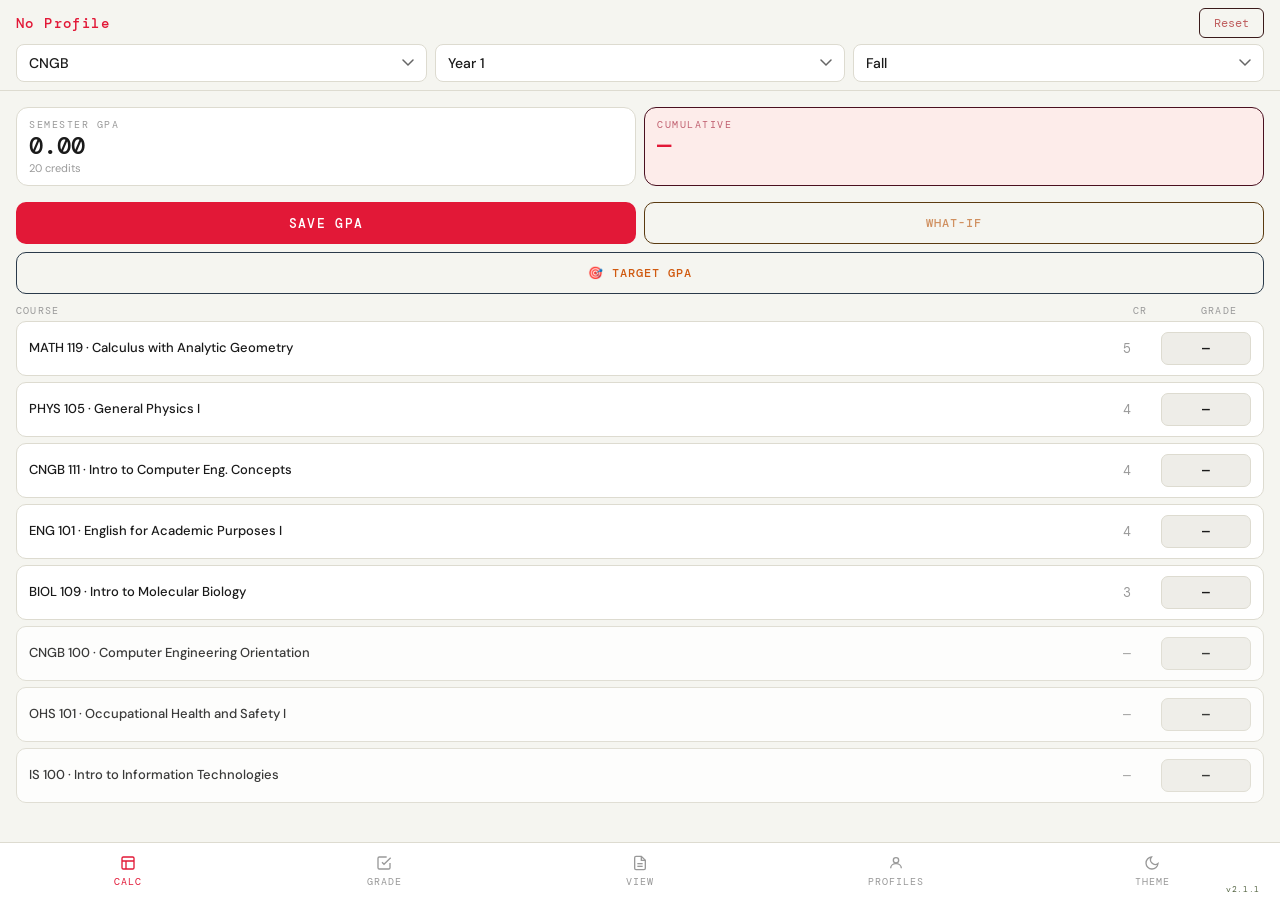
==== index.html @ c793ab65 "Final touches for now" ====
<!DOCTYPE html>
<html lang="en">
<head>
    <meta charset="UTF-8"/>
    <meta name="viewport" content="width=device-width, initial-scale=1.0, maximum-scale=1.0, user-scalable=no"/>
    <meta name="mobile-web-app-capable" content="yes"/>
    <meta name="apple-mobile-web-app-capable" content="yes"/>
    <title>GPA Calculator</title>
    <link rel="stylesheet" href="style.css">
    <link rel="stylesheet" href="gr_style.css">
</head>
<body>

<!-- CALC -->
<div class="screen active" id="calcScreen">
    <div class="header">
        <div class="header-top">
            <div class="header-profile" id="activeProfileName">No Profile</div>
            <button style="background:none;border:1px solid #3a1a1a;color:#c06060;border-radius:6px;padding:6px 14px;font-family:'DM Mono',monospace;font-size:12px;cursor:pointer;" onclick="confirmReset()">Reset</button>
        </div>
        <div class="selectors">
            <select id="deptSel" onchange="onDeptChange()">
                <option value="CNGB">CNGB</option>
                <option value="IENG">IENG</option>
                <option value="FE">FE</option>
            </select>
            <select id="yearSel" onchange="onYearChange()">
                <option>Year 1</option><option>Year 2</option><option>Year 3</option><option>Year 4</option>
            </select>
            <select id="semSel" onchange="switchSemester()">
                <option>Fall</option><option>Spring</option>
            </select>
        </div>
    </div>
    <div class="swipe-hint"><span id="swipeDots"></span></div>
    <div class="scroll-area" id="calcScrollArea">
        <div class="banners">
            <div class="banner">
                <div class="banner-label">Semester GPA</div>
                <div class="banner-gpa" id="semGpa">—</div>
                <div class="banner-sub" id="semCredits"></div>
            </div>
            <div class="banner cum" id="cumBanner">
                <div class="banner-label" id="cumLabel">Cumulative</div>
                <div class="banner-gpa" id="cumGpa">—</div>
                <div class="banner-sub" id="cumSubs"></div>
                <div id="honorBadge" style="display:none;" class="honor-badge"></div>
            </div>
        </div>
        <div class="history-wrap" id="historyWrap"></div>
        <div class="whatif-bar" id="whatifBar">
            <div>
                <div class="whatif-label">What-If GPA</div>
                <div class="whatif-gpa" id="whatifGpa">—</div>
                <div class="whatif-delta" id="whatifDelta"></div>
            </div>
            <button style="background:none;border:1px solid #3a3a6e;color:#9090d0;border-radius:8px;padding:6px 12px;font-family:'DM Mono',monospace;font-size:11px;cursor:pointer;" onclick="resetWhatIf()">Reset</button>
        </div>
        <div class="btn-row">
            <button class="save-btn" onclick="saveSemester()">Save GPA</button>
            <button class="whatif-btn" id="whatifToggle" onclick="toggleWhatIf()">What-If</button>
            <button class="whatif-btn" style="grid-column:1/-1;border-color:#2a3a4a;color:var(--accent2);" onclick="openTargetModal()">🎯 Target GPA</button>
        </div>
        <div class="col-header"><span>Course</span><span>Cr</span><span>Grade</span></div>
        <div class="course-list" id="courseList"></div>
    </div>
</div>

<!-- GRADE -->
<div class="screen" id="gradeScreen">
    <div style="flex:1;overflow-y:auto;-webkit-overflow-scrolling:touch;" id="gradeScreenScroll">
    </div>
</div>

<!-- PROFILES -->
<div class="screen" id="profileScreen">
    <div style="flex:1;overflow-y:auto;-webkit-overflow-scrolling:touch;">
        <div class="profile-screen">
            <div style="display:flex;justify-content:space-between;align-items:baseline;margin-bottom:20px;">
                <span style="font-family:'DM Mono',monospace;font-size:13px;letter-spacing:0.2em;text-transform:uppercase;color:var(--accent);font-weight:500;">GPA CALC</span>
                <span style="font-family:'DM Mono',monospace;font-size:11px;letter-spacing:0.15em;text-transform:uppercase;color:var(--muted);">CNGB · IENG · FE</span>
            </div>
            <div class="active-profile-bar">
                <div>
                    <div class="ap-label">Active Profile</div>
                    <div class="ap-name" id="activeProfileBarName">None</div>
                </div>
            </div>
            <button class="new-profile-btn" onclick="openNewProfileModal()">+ New Profile</button>
            <div class="profiles-label">Filter by Department</div>
            <div class="dept-tabs">
                <div class="dept-tab active" id="filterTab_ALL" onclick="setProfileFilter('ALL')">All</div>
                <div class="dept-tab" id="filterTab_CNGB" onclick="setProfileFilter('CNGB')">CNGB</div>
                <div class="dept-tab" id="filterTab_IENG" onclick="setProfileFilter('IENG')">IENG</div>
                <div class="dept-tab" id="filterTab_FE" onclick="setProfileFilter('FE')">FE</div>
            </div>
            <div class="profiles-label">Saved Profiles</div>
            <div class="profile-list" id="profileList"></div>
        </div>
    </div>
</div>

<!-- TRANSCRIPT -->
<div class="screen" id="transcriptScreen">
    <div style="flex:1;overflow-y:auto;-webkit-overflow-scrolling:touch;">
        <div class="transcript-wrap" id="transcriptWrap"></div>
    </div>
</div>

<!-- NAV -->
<div class="nav-bar">
    <button class="nav-btn active" id="navCalc" onclick="showScreen('calc')">
        <svg viewBox="0 0 24 24" fill="none" stroke="currentColor" stroke-width="2"><rect x="3" y="3" width="18" height="18" rx="2"/><path d="M3 9h18M9 21V9"/></svg>
        Calc
    </button>
    <button class="nav-btn" id="navGrade" onclick="showScreen('grade')">
        <svg viewBox="0 0 24 24" fill="none" stroke="currentColor" stroke-width="2"><path d="M9 11l3 3L22 4"/><path d="M21 12v7a2 2 0 01-2 2H5a2 2 0 01-2-2V5a2 2 0 012-2h11"/></svg>
        Grade
    </button>
    <button class="nav-btn" id="navTranscript" onclick="showScreen('transcript')">
        <svg viewBox="0 0 24 24" fill="none" stroke="currentColor" stroke-width="2"><path d="M14 2H6a2 2 0 00-2 2v16a2 2 0 002 2h12a2 2 0 002-2V8z"/><polyline points="14 2 14 8 20 8"/><line x1="16" y1="13" x2="8" y2="13"/><line x1="16" y1="17" x2="8" y2="17"/></svg>
        View
    </button>
    <button class="nav-btn" id="navProfiles" onclick="showScreen('profiles')">
        <svg viewBox="0 0 24 24" fill="none" stroke="currentColor" stroke-width="2"><circle cx="12" cy="8" r="4"/><path d="M4 20c0-4 3.6-7 8-7s8 3 8 7"/></svg>
        Profiles
    </button>
    <button class="nav-btn" onclick="toggleTheme()">
        <svg id="themeIcon" viewBox="0 0 24 24" fill="none" stroke="currentColor" stroke-width="2"><circle cx="12" cy="12" r="5"/><line x1="12" y1="1" x2="12" y2="3"/><line x1="12" y1="21" x2="12" y2="23"/><line x1="4.22" y1="4.22" x2="5.64" y2="5.64"/><line x1="18.36" y1="18.36" x2="19.78" y2="19.78"/><line x1="1" y1="12" x2="3" y2="12"/><line x1="21" y1="12" x2="23" y2="12"/><line x1="4.22" y1="19.78" x2="5.64" y2="18.36"/><line x1="18.36" y1="5.64" x2="19.78" y2="4.22"/></svg>
        Theme
    </button>
    <div style="position:absolute;bottom:6px;right:20px;font-family:'DM Mono',monospace;font-size:8px;color:#556644;letter-spacing:0.08em;pointer-events:none;">v2.1.1</div>
</div>

<!-- MODALS -->
<div class="modal-overlay" id="newProfileModal">
    <div class="modal">
        <h2>New Profile</h2>
        <p>Choose department and enter a name</p>
        <div class="modal-dept-row">
            <button class="modal-dept-btn active" id="mdept_CNGB" onclick="selectModalDept('CNGB')">CNGB</button>
            <button class="modal-dept-btn" id="mdept_IENG" onclick="selectModalDept('IENG')">IENG</button>
            <button class="modal-dept-btn" id="mdept_FE" onclick="selectModalDept('FE')">FE</button>
        </div>
        <input type="text" id="profileNameInput" placeholder="e.g. Nihad - 2025" maxlength="30" onkeydown="if(event.key==='Enter') confirmNewProfile()"/>
        <div class="modal-btns">
            <button class="modal-cancel" onclick="closeNewProfileModal()">Cancel</button>
            <button class="modal-confirm" onclick="confirmNewProfile()">Create</button>
        </div>
    </div>
</div>

<div class="modal-overlay" id="deleteModal">
    <div class="modal">
        <h2>Delete Profile</h2>
        <p id="deleteModalText">Are you sure?</p>
        <div class="modal-btns">
            <button class="modal-cancel" onclick="closeDeleteModal()">Cancel</button>
            <button class="modal-confirm" style="background:#c06060;" onclick="confirmDelete()">Delete</button>
        </div>
    </div>
</div>

<div class="modal-overlay" id="resetModal">
    <div class="modal">
        <h2>Reset Profile</h2>
        <p>Clear all grades and saved GPA history for this profile? This cannot be undone.</p>
        <div class="modal-btns">
            <button class="modal-cancel" onclick="closeResetModal()">Cancel</button>
            <button class="modal-confirm" style="background:#c06060;" onclick="doReset()">Reset</button>
        </div>
    </div>
</div>

<div class="modal-overlay" id="renameModal">
    <div class="modal">
        <h2>Rename Profile</h2>
        <p>Enter a new name for this profile</p>
        <input type="text" id="renameInput" placeholder="New name" maxlength="30" onkeydown="if(event.key==='Enter') confirmRename()"/>
        <div class="modal-btns">
            <button class="modal-cancel" onclick="closeRenameModal()">Cancel</button>
            <button class="modal-confirm" onclick="confirmRename()">Rename</button>
        </div>
    </div>
</div>

<div class="modal-overlay" id="targetModal">
    <div class="modal">
        <h2>Target GPA</h2>
        <p id="targetModalDesc">What cumulative GPA do you want to achieve?</p>
        <input type="number" id="targetInput" placeholder="e.g. 3.50" min="0" max="4" step="0.01" onkeydown="if(event.key==='Enter') calcTarget()" style="margin-bottom:10px;"/>
        <div id="targetResult" style="min-height:48px;font-family:'DM Mono',monospace;font-size:13px;line-height:1.7;margin-bottom:14px;"></div>
        <div class="modal-btns">
            <button class="modal-cancel" onclick="closeTargetModal()">Close</button>
            <button class="modal-confirm" onclick="calcTarget()">Calculate</button>
        </div>
    </div>
</div>

<!-- TOAST -->
<div class="toast" id="toast">
    <div class="toast-inner">
        <span class="toast-msg" id="toastMsg"></span>
        <button class="toast-undo" id="toastUndo" style="display:none" onclick="undoDelete()">Undo</button>
    </div>
    <div class="toast-progress"><div class="toast-progress-bar" id="toastBar"></div></div>
</div>

<!-- IMAGE OVERLAY with fixed Share button -->
<div id="imgOverlay" style="display:none;position:fixed;inset:0;background:#000;z-index:500;flex-direction:column;align-items:center;justify-content:flex-start;overflow-y:auto;">
    <div style="width:100%;display:flex;align-items:center;justify-content:space-between;padding:12px 16px;background:rgba(0,0,0,0.85);position:sticky;top:0;z-index:1;">
        <button onclick="closeImgOverlay()" style="background:none;border:none;color:#f0f0f0;font-family:'DM Mono',monospace;font-size:13px;cursor:pointer;padding:4px 0;">← Back</button>
        <span style="font-family:'DM Mono',monospace;font-size:11px;color:#666;letter-spacing:0.1em;">LONG-PRESS → SAVE</span>
        <div style="display:flex;gap:8px;">
            <button onclick="shareImage()" style="background:none;border:1px solid #c8f060;color:#c8f060;border-radius:6px;padding:5px 12px;font-family:'DM Mono',monospace;font-size:11px;cursor:pointer;">Share</button>
            <button onclick="downloadImg()" style="background:none;border:1px solid #c8f060;color:#c8f060;border-radius:6px;padding:5px 12px;font-family:'DM Mono',monospace;font-size:11px;cursor:pointer;">Save</button>
        </div>
    </div>
    <img id="overlayImg" src="" alt="GPA Transcript" style="display:block;width:100%;height:auto;"/>
</div>

<script src="gr_storage.js" defer></script>
<script src="gr_calc.js" defer></script>
<script src="data.js" defer></script>
<script src="storage.js" defer></script>
<script src="calc.js" defer></script>
<script src="ui.js" defer></script>
<script src="app.js" defer></script>
<link  rel="stylesheet" href="gr_needed.css">
<script src="gr_needed.js" defer></script>
<script src="gr_scale_templates.js" defer></script>
<link  rel="stylesheet" href="gr_export_import.css">
<script src="gr_export_import.js" defer></script>
<link  rel="stylesheet" href="gpa_export_import.css">
<script src="gpa_export_import.js" defer></script>
</body>
</html>
---- style.css ----
@import url('https://fonts.googleapis.com/css2?family=DM+Mono:wght@400;500&family=DM+Sans:wght@300;400;500;600&display=swap');

:root {
  --bg:#0d0d0d; --surface:#181818; --surface2:#202020;
  --border:#303030; --accent:#e21837; --accent2:#f07830;
  --text:#f0f0f0; --muted:#666; --elective:#1c1c1e; --saved:#2a0f14;
  --danger:#e21837; --toast-bg:#202020;
  --sub:#a0a0a0;
  --card:#202020;
}
body.light {
  --bg:#f5f5f0; --surface:#ffffff; --surface2:#eeede8;
  --border:#dddbd0; --accent:#e21837; --accent2:#d05a10;
  --text:#1a1a1a; --muted:#999; --elective:#f0f0fa; --saved:#fdecea;
  --danger:#c01020; --toast-bg:#ffffff;
  --sub:#555555;
  --card:#ffffff;
}

* { box-sizing:border-box; margin:0; padding:0; -webkit-tap-highlight-color:transparent; }
body { background:var(--bg); color:var(--text); font-family:'DM Sans',sans-serif; min-height:100dvh; overscroll-behavior:none; }

.screen { display:none; flex-direction:column; height:calc(100dvh - 58px); overflow:hidden; }
.screen.active { display:flex; }

.profile-screen { padding:24px 20px; }
.active-profile-bar { background:var(--surface); border:1px solid var(--accent); border-radius:12px; padding:14px 16px; margin-bottom:20px; display:flex; align-items:center; justify-content:space-between; }
.active-profile-bar .ap-label { font-size:10px; font-family:'DM Mono',monospace; letter-spacing:0.15em; color:var(--muted); text-transform:uppercase; }
.active-profile-bar .ap-name  { font-size:16px; font-weight:600; color:var(--accent); margin-top:2px; }

.new-profile-btn { width:100%; background:var(--accent); color:#ffffff; border:none; border-radius:10px; padding:14px; font-family:'DM Mono',monospace; font-size:13px; letter-spacing:0.1em; font-weight:500; cursor:pointer; text-transform:uppercase; margin-bottom:20px; }
.profiles-label { font-size:10px; font-family:'DM Mono',monospace; letter-spacing:0.15em; text-transform:uppercase; color:var(--muted); margin-bottom:10px; }
.profile-list { display:flex; flex-direction:column; gap:8px; }

/* dept tabs in profile screen */
.dept-tabs { display:grid; grid-template-columns:1fr 1fr 1fr; gap:6px; margin-bottom:16px; }
.dept-tab { background:var(--surface2); border:1px solid var(--border); border-radius:8px; padding:10px 4px; font-family:'DM Mono',monospace; font-size:12px; color:var(--muted); cursor:pointer; text-align:center; transition:all 0.15s; }
.dept-tab.active { background:var(--saved); border-color:var(--accent); color:var(--accent); }

.profile-card { background:var(--surface); border:1px solid var(--border); border-radius:12px; padding:14px 16px; display:flex; align-items:center; justify-content:space-between; cursor:pointer; transition:border-color 0.15s; }
.profile-card:active { border-color:var(--accent); }
.profile-card.is-active { border-color:#6a1020; background:var(--saved); }
.pc-info .pc-name { font-size:15px; font-weight:600; color:var(--text); }
.pc-info .pc-meta { font-size:11px; color:var(--muted); margin-top:2px; font-family:'DM Mono',monospace; }
.pc-actions { display:flex; gap:8px; }
.pc-btn { background:none; border:1px solid var(--border); border-radius:6px; padding:5px 10px; font-size:11px; font-family:'DM Mono',monospace; color:var(--muted); cursor:pointer; }
.pc-btn.load { color:var(--accent2); border-color:#3a2010; }
.pc-btn.del  { color:#e05050; border-color:#3a1a1a; }

.dept-badge { display:inline-block; font-size:9px; font-family:'DM Mono',monospace; letter-spacing:0.12em; text-transform:uppercase; padding:2px 7px; border-radius:4px; background:#2a1a0a; color:var(--accent2); margin-left:6px; vertical-align:middle; }

.nav-bar { display:flex; position:fixed; bottom:0; left:0; right:0; background:var(--surface); border-top:1px solid var(--border); height:58px; z-index:50; }
.nav-btn { flex:1; padding:12px 8px; background:none; border:none; color:var(--muted); font-family:'DM Mono',monospace; font-size:10px; letter-spacing:0.1em; text-transform:uppercase; cursor:pointer; display:flex; flex-direction:column; align-items:center; gap:4px; transition:color 0.15s; }
.nav-btn svg { width:20px; height:20px; }
.nav-btn.active { color:var(--accent); }

.header { background:var(--bg); border-bottom:1px solid var(--border); padding:8px 16px; flex-shrink:0; }
.header-top { display:flex; justify-content:space-between; align-items:center; margin-bottom:6px; }
.header-profile { font-family:'DM Mono',monospace; font-size:14px; color:var(--accent); letter-spacing:0.1em; font-weight:500; }

.selectors { display:grid; grid-template-columns:1fr 1fr 1fr; gap:8px; }
select { width:100%; background:var(--surface); color:var(--text); border:1px solid var(--border); border-radius:8px; padding:9px 12px; font-family:'DM Sans',sans-serif; font-size:14px; font-weight:500; appearance:none; background-image:url("data:image/svg+xml,%3Csvg xmlns='http://www.w3.org/2000/svg' width='12' height='8' viewBox='0 0 12 8'%3E%3Cpath d='M1 1l5 5 5-5' stroke='%23666' stroke-width='1.5' fill='none' stroke-linecap='round'/%3E%3C/svg%3E"); background-repeat:no-repeat; background-position:right 12px center; }
select:focus { outline:none; border-color:var(--accent); }
select:disabled { opacity:0.6; cursor:not-allowed; background:var(--surface2); }

.scroll-area { flex:1; overflow-y:auto; -webkit-overflow-scrolling:touch; }
.banners { display:grid; grid-template-columns:1fr 1fr; gap:8px; padding:8px 16px; }
.banner { background:var(--surface); border-radius:12px; padding:10px 12px; border:1px solid var(--border); }
.banner.cum { border-color:#4a1020; background:var(--saved); }
.banner.cum.danger { border-color:#6a1010 !important; background:#1e0808 !important; }
.banner.cum.high-honor { border-color:#7a1020 !important; background:#2a0810 !important; }
.banner-label { font-size:10px; font-family:'DM Mono',monospace; letter-spacing:0.15em; text-transform:uppercase; color:var(--muted); margin-bottom:3px; }
.banner.cum .banner-label { color:#c06070; }
.banner.cum.danger .banner-label { color:#9a4a4a !important; }
.banner-gpa { font-size:24px; font-family:'DM Mono',monospace; font-weight:500; line-height:1; }
.banner.cum .banner-gpa { color:var(--accent); }
.banner.cum.danger .banner-gpa { color:#e08080 !important; }
.banner-sub { font-size:11px; color:var(--muted); margin-top:3px; }
.honor-badge { display:inline-block; font-size:9px; font-family:'DM Mono',monospace; letter-spacing:0.1em; text-transform:uppercase; padding:2px 6px; border-radius:4px; background:#2a2000; color:#c8a830; margin-top:3px; }
.honor-badge.high { background:#3a2e00; color:#f0d050; }

.history-wrap { padding:0 16px 8px; display:flex; gap:6px; flex-wrap:wrap; }
.chip { background:var(--surface2); border:1px solid var(--border); border-radius:8px; padding:8px 12px; text-align:center; min-width:58px; cursor:pointer; }
.chip.active-chip { border-color:var(--accent); }
.chip-label { font-size:11px; font-family:'DM Mono',monospace; color:var(--muted); letter-spacing:0.1em; }
.chip-gpa { font-size:15px; font-family:'DM Mono',monospace; font-weight:500; color:var(--accent); margin-top:2px; }

.btn-row { display:grid; grid-template-columns:1fr 1fr; gap:8px; margin:0 16px 10px; }
.save-btn { background:var(--accent); color:#ffffff; border:none; border-radius:10px; padding:12px; font-family:'DM Mono',monospace; font-size:13px; letter-spacing:0.1em; font-weight:500; cursor:pointer; text-transform:uppercase; }

.col-header { display:grid; grid-template-columns:1fr 52px 90px; padding:0 16px 4px; gap:8px; }
.col-header span { font-size:10px; font-family:'DM Mono',monospace; letter-spacing:0.12em; text-transform:uppercase; color:var(--muted); }
.col-header span:nth-child(2), .col-header span:nth-child(3) { text-align:center; }

.course-list { padding:0 16px 20px; display:flex; flex-direction:column; gap:6px; }
.course-row { background:var(--surface); border:1px solid var(--border); border-radius:10px; display:grid; grid-template-columns:1fr 52px 90px; align-items:center; gap:8px; padding:10px 12px; transition:border-color 0.2s; }
.course-row.elective { background:var(--elective); border-color:#2a2028; }
.course-row.graded   { border-color:#4a1020; }
.course-row.zero-cr  { opacity:0.85; }
.course-name { font-size:13px; font-weight:500; color:var(--text); line-height:1.3; }
.course-row.elective .course-name { color:#9090c0; font-style:italic; }
.course-credits { font-family:'DM Mono',monospace; font-size:13px; color:var(--muted); text-align:center; }

.credit-spin { display:flex; align-items:center; justify-content:center; gap:3px; }
.spin-btn { background:var(--surface2); border:1px solid var(--border); color:var(--text); border-radius:4px; width:20px; height:20px; font-size:14px; cursor:pointer; display:flex; align-items:center; justify-content:center; flex-shrink:0; }
.spin-val { font-family:'DM Mono',monospace; font-size:13px; min-width:14px; text-align:center; }

.grade-select { background:var(--surface2); color:var(--text); border:1px solid var(--border); border-radius:7px; padding:7px 6px; font-family:'DM Mono',monospace; font-size:13px; font-weight:500; appearance:none; text-align:center; width:100%; cursor:pointer; }
.grade-select:focus { outline:none; border-color:var(--accent2); }
.grade-select.has-grade { border-color:#4a1020; color:var(--accent); }
.grade-select.zero-pass { border-color:#1a3a20; color:#80e080; }
.grade-select.zero-fail { border-color:#3a1010; color:#e08080; }

.whatif-bar { display:none; margin:0 16px 10px; background:#1a1410; border:1px solid #5a3a10; border-radius:10px; padding:10px 14px; align-items:center; justify-content:space-between; gap:10px; }
.whatif-bar.active { display:flex; }
.whatif-label { font-family:'DM Mono',monospace; font-size:11px; color:#d09060; letter-spacing:0.1em; text-transform:uppercase; }
.whatif-gpa   { font-family:'DM Mono',monospace; font-size:22px; font-weight:500; color:var(--accent2); }
.whatif-delta { font-family:'DM Mono',monospace; font-size:12px; margin-top:2px; }
.whatif-delta.up   { color:#80e080; }
.whatif-delta.down { color:#e08080; }
.whatif-delta.same { color:var(--muted); }
.whatif-btn { background:none; border:1px solid #5a3a10; color:#d09060; border-radius:10px; padding:12px; font-family:'DM Mono',monospace; font-size:12px; letter-spacing:0.08em; font-weight:500; cursor:pointer; text-transform:uppercase; transition:background 0.15s,color 0.15s; }
.whatif-btn.on { background:#1a1410; border-color:#c06820; color:var(--accent2); }
.course-row.whatif-changed { border-color:#5a3a10 !important; }
.grade-select.whatif-grade { border-color:#9a5020 !important; color:var(--accent2) !important; }
.banner.whatif-active { border-color:#7a3a10 !important; background:#1a1008 !important; }
.banner.whatif-active .banner-label { color:#d09060 !important; }
.banner.whatif-active .banner-gpa { color:#f0a060 !important; }
.banner.whatif-active .banner-sub { color:#a06030 !important; }
.banner.cum.whatif-active { border-color:#8a4010 !important; background:#1e1008 !important; }

/* transcript */
.transcript-wrap { padding:20px 16px 20px; }
.transcript-header { display:flex; justify-content:space-between; align-items:baseline; margin-bottom:4px; }
.transcript-title { font-family:'DM Mono',monospace; font-size:12px; letter-spacing:0.2em; text-transform:uppercase; color:var(--accent); font-weight:500; }
.transcript-sub { font-size:11px; color:var(--muted); font-family:'DM Mono',monospace; }
.transcript-profile { font-size:18px; font-weight:600; color:var(--text); margin-bottom:16px; }
.transcript-sem { margin-bottom:14px; }
.transcript-sem-header { display:flex; justify-content:space-between; align-items:center; margin-bottom:5px; }
.transcript-sem-title { font-family:'DM Mono',monospace; font-size:11px; letter-spacing:0.12em; text-transform:uppercase; color:var(--muted); }
.transcript-sem-gpa { font-family:'DM Mono',monospace; font-size:13px; font-weight:500; color:var(--accent); }
.transcript-course { display:flex; justify-content:space-between; align-items:center; padding:7px 12px; background:var(--surface); border-radius:8px; margin-bottom:3px; border:1px solid var(--border); }
.transcript-course-name { font-size:12px; color:var(--text); flex:1; }
.transcript-course-cr { font-family:'DM Mono',monospace; font-size:11px; color:var(--muted); margin:0 10px; }
.transcript-course-grade { font-family:'DM Mono',monospace; font-size:13px; font-weight:500; color:var(--accent); min-width:36px; text-align:right; }
.transcript-course-grade.empty { color:#c06060; }
.transcript-course-grade.pass { color:#80e080; }
.transcript-course-grade.fail { color:#e08080; }
.transcript-cum { background:var(--saved); border:1px solid #4a1020; border-radius:12px; padding:14px 16px; margin-top:16px; display:flex; justify-content:space-between; align-items:center; }
.transcript-cum.danger { background:#1e0808; border-color:#6a1010; }
.transcript-cum-left .label { font-family:'DM Mono',monospace; font-size:10px; letter-spacing:0.12em; text-transform:uppercase; color:#c06070; }
.transcript-cum.danger .label { color:#9a4a4a; }
.transcript-cum-gpa { font-family:'DM Mono',monospace; font-size:26px; font-weight:500; color:var(--accent); }
.transcript-cum.danger .transcript-cum-gpa { color:#e08080; }
.transcript-honor { font-size:11px; color:#f0d050; margin-top:2px; }
.transcript-actions { display:grid; grid-template-columns:1fr 1fr; gap:8px; margin-top:14px; }
.transcript-btn { background:var(--surface2); border:1px solid var(--border); color:var(--text); border-radius:10px; padding:12px 8px; font-family:'DM Mono',monospace; font-size:11px; letter-spacing:0.06em; text-transform:uppercase; cursor:pointer; display:flex; align-items:center; justify-content:center; gap:6px; }
.transcript-btn:active { opacity:0.7; }
.no-data-msg { text-align:center; color:var(--muted); font-size:13px; padding:40px 0; }

/* modals */
.modal-overlay { display:none; position:fixed; inset:0; background:rgba(0,0,0,0.7); z-index:200; align-items:center; justify-content:center; padding:24px; }
.modal-overlay.open { display:flex; }
.modal { background:var(--surface); border:1px solid var(--border); border-radius:16px; padding:24px; width:100%; max-width:340px; }
.modal h2 { font-size:16px; font-weight:600; margin-bottom:6px; }
.modal p  { font-size:13px; color:var(--muted); margin-bottom:16px; }
.modal input { width:100%; background:var(--surface2); color:var(--text); border:1px solid var(--border); border-radius:8px; padding:12px 14px; font-family:'DM Sans',sans-serif; font-size:15px; margin-bottom:16px; }
.modal input:focus { outline:none; border-color:var(--accent); }
.modal-btns { display:grid; grid-template-columns:1fr 1fr; gap:8px; }
.modal-cancel  { background:none; border:1px solid var(--border); color:var(--muted); border-radius:8px; padding:12px; font-family:'DM Mono',monospace; font-size:12px; cursor:pointer; text-transform:uppercase; }
.modal-confirm { background:var(--accent); color:#ffffff; border:none; border-radius:8px; padding:12px; font-family:'DM Mono',monospace; font-size:12px; font-weight:500; cursor:pointer; text-transform:uppercase; }

/* new profile dept picker inside modal */
.modal-dept-row { display:grid; grid-template-columns:1fr 1fr 1fr; gap:6px; margin-bottom:16px; }
.modal-dept-btn { background:var(--surface2); border:1px solid var(--border); border-radius:8px; padding:10px 4px; font-family:'DM Mono',monospace; font-size:12px; color:var(--muted); cursor:pointer; text-align:center; transition:all 0.15s; }
.modal-dept-btn.active { background:var(--saved); border-color:var(--accent); color:var(--accent); }

/* toast */
.toast { position:fixed; bottom:70px; left:50%; transform:translateX(-50%) translateY(120px); background:var(--toast-bg); color:var(--text); font-family:'DM Mono',monospace; font-size:12px; font-weight:500; padding:0; border-radius:12px; border:1px solid var(--border); transition:transform 0.3s ease; z-index:999; min-width:220px; overflow:hidden; box-shadow:0 4px 20px rgba(0,0,0,0.3); }
.toast.show { transform:translateX(-50%) translateY(0); }
.toast-inner { display:flex; align-items:center; justify-content:space-between; padding:12px 14px; gap:12px; }
.toast-msg { color:var(--text); letter-spacing:0.05em; white-space:nowrap; }
.toast-undo { background:none; border:1px solid var(--accent); color:var(--accent); border-radius:6px; padding:4px 10px; font-family:'DM Mono',monospace; font-size:11px; cursor:pointer; white-space:nowrap; flex-shrink:0; }
.toast-progress { height:2px; background:var(--border); width:100%; }
.toast-progress-bar { height:100%; background:var(--accent); width:100%; transition:width linear; }

/* swipe dots */
.swipe-hint { display:flex; justify-content:center; padding:6px 0 2px; gap:5px; flex-shrink:0; }
.swipe-dot { width:6px; height:6px; border-radius:50%; background:var(--border); transition:background 0.2s,transform 0.2s; }
.swipe-dot.active { background:var(--accent); transform:scale(1.3); }

.target-achievable { color:var(--accent); }
.target-impossible { color:#e08080; }
.target-already { color:#80e080; }
---- gr_style.css ----
/* ── gr_style.css — scoped to #gradeScreen ─────────────────── */

#gradeScreen {
  display: none;
  flex-direction: column;
}
#gradeScreen.active {
  display: flex;
}
#gradeScreenScroll {
  flex: 1;
  overflow-y: auto;
  -webkit-overflow-scrolling: touch;
  padding-bottom: 80px;
}

/* ── grade header ── */
#gradeScreen .gr-header {
  background: var(--surface);
  border-bottom: 1px solid var(--border);
  padding: 14px 20px 12px;
  position: sticky;
  top: 0;
  z-index: 10;
  display: flex;
  align-items: center;
  justify-content: space-between;
}
#gradeScreen .gr-header-title {
  font-size: 11px;
  letter-spacing: 0.22em;
  text-transform: uppercase;
  color: var(--accent);
  font-weight: 500;
}
#gradeScreen .gr-header-sub {
  font-size: 10px;
  color: var(--muted);
  letter-spacing: 0.1em;
  margin-top: 2px;
}

/* ── inner sub-tabs ── */
#gradeScreen .gr-screen { display: none; }
#gradeScreen .gr-screen.gr-active { display: block; }

#gradeScreen .gr-nav {
  background: var(--surface);
  border-bottom: 1px solid var(--border);
  display: flex;
  position: sticky;
  top: 49px;
  z-index: 9;
}
#gradeScreen .gr-nav-btn {
  flex: 1;
  background: none;
  border: none;
  border-bottom: 2px solid transparent;
  color: var(--muted);
  font-family: 'DM Mono', monospace;
  font-size: 11px;
  letter-spacing: 0.1em;
  text-transform: uppercase;
  padding: 10px 4px 8px;
  cursor: pointer;
  transition: color 0.15s, border-color 0.15s;
}
#gradeScreen .gr-nav-btn.gr-active { color: var(--accent); border-bottom-color: var(--accent); }
#gradeScreen .gr-nav-btn:hover { color: var(--accent2); }

/* ── main layout ── */
#gradeScreen .gr-main {
  max-width: 500px;
  margin: 0 auto;
  padding: 20px 16px;
  display: flex;
  flex-direction: column;
  gap: 16px;
}

/* ── cards ── */
#gradeScreen .gr-card {
  background: var(--card);
  border: 1px solid var(--border);
  border-radius: 10px;
  padding: 16px;
}
#gradeScreen .gr-card-label {
  font-size: 10px;
  letter-spacing: 0.18em;
  text-transform: uppercase;
  color: var(--muted);
  margin-bottom: 14px;
}
#gradeScreen .gr-card-label-row {
  display: flex;
  align-items: center;
  justify-content: space-between;
  margin-bottom: 14px;
}
#gradeScreen .gr-card-label-row .gr-card-label { margin-bottom: 0; }

/* ── field rows ── */
#gradeScreen .gr-field-row {
  display: flex;
  align-items: center;
  gap: 10px;
  margin-bottom: 9px;
}
#gradeScreen .gr-field-row:last-child { margin-bottom: 0; }
#gradeScreen .gr-field-label { flex: 1; color: var(--sub); font-size: 12px; }
#gradeScreen .gr-field-input {
  width: 68px;
  background: var(--surface);
  border: 1px solid var(--border);
  border-radius: 6px;
  color: var(--text);
  font-family: 'DM Mono', monospace;
  font-size: 13px;
  padding: 5px 8px;
  text-align: right;
  outline: none;
  transition: border-color 0.15s;
}
#gradeScreen .gr-field-input:focus { border-color: var(--accent2); }
#gradeScreen .gr-field-unit { font-size: 10px; color: var(--muted); width: 22px; }

/* ── mt rows ── */
#gradeScreen .gr-mt-row {
  display: flex;
  align-items: center;
  gap: 8px;
  margin-bottom: 8px;
}
#gradeScreen .gr-mt-label { color: var(--sub); font-size: 12px; flex: 1; }

/* ── buttons ── */
#gradeScreen .gr-btn-ghost {
  background: none;
  border: 1px solid var(--border);
  border-radius: 6px;
  color: var(--sub);
  font-family: 'DM Mono', monospace;
  font-size: 11px;
  padding: 5px 12px;
  cursor: pointer;
  transition: border-color 0.15s, color 0.15s;
}
#gradeScreen .gr-btn-ghost:hover { border-color: var(--accent2); color: var(--accent2); }

#gradeScreen .gr-btn-danger {
  background: none;
  border: 1px solid rgba(226,24,55,0.3);
  border-radius: 6px;
  color: var(--danger);
  font-family: 'DM Mono', monospace;
  font-size: 11px;
  padding: 5px 12px;
  cursor: pointer;
  transition: background 0.15s;
}
#gradeScreen .gr-btn-danger:hover { background: rgba(226,24,55,0.08); }

#gradeScreen .gr-btn-accent {
  background: none;
  border: 1px solid var(--accent);
  border-radius: 8px;
  color: var(--accent);
  font-family: 'DM Mono', monospace;
  font-size: 11px;
  letter-spacing: 0.12em;
  padding: 8px 18px;
  cursor: pointer;
  transition: background 0.15s;
}
#gradeScreen .gr-btn-accent:hover  { background: rgba(226,24,55,0.08); }
#gradeScreen .gr-btn-accent:active { background: rgba(226,24,55,0.15); }

#gradeScreen .gr-add-btn {
  background: none;
  border: 1px dashed var(--border);
  border-radius: 6px;
  color: var(--accent2);
  font-family: 'DM Mono', monospace;
  font-size: 11px;
  padding: 5px 14px;
  cursor: pointer;
  margin-top: 4px;
  transition: border-color 0.15s, color 0.15s;
}
#gradeScreen .gr-add-btn:hover { border-color: var(--accent2); color: var(--accent); }

#gradeScreen .gr-remove-btn {
  background: none;
  border: none;
  color: var(--muted);
  font-size: 18px;
  line-height: 1;
  cursor: pointer;
  padding: 0 2px;
  transition: color 0.15s;
  flex-shrink: 0;
}
#gradeScreen .gr-remove-btn:hover { color: var(--danger); }

/* ── weight status ── */
#gradeScreen .gr-weight-status {
  font-size: 11px;
  margin-top: 10px;
  padding: 6px 10px;
  border-radius: 6px;
  display: none;
}
#gradeScreen .gr-weight-status.ok {
  display: block;
  background: rgba(226,24,55,0.07);
  border: 1px solid rgba(226,24,55,0.2);
  color: var(--accent);
}
#gradeScreen .gr-weight-status.warn {
  display: block;
  background: rgba(226,24,55,0.08);
  border: 1px solid rgba(226,24,55,0.3);
  color: var(--danger);
}

/* ── result card ── */
#gradeScreen .gr-result-card {
  background: var(--surface);
  border: 1px solid var(--border);
  border-radius: 10px;
  padding: 20px 16px 16px;
  display: none;
  animation: grFadeIn 0.2s ease;
}
@keyframes grFadeIn { from { opacity:0; transform:translateY(6px); } to { opacity:1; transform:none; } }
#gradeScreen .gr-result-score {
  font-size: 44px;
  font-weight: 500;
  color: var(--accent);
  letter-spacing: -0.03em;
  line-height: 1;
  margin-bottom: 4px;
}
#gradeScreen .gr-result-letter {
  font-size: 12px;
  color: var(--accent2);
  letter-spacing: 0.1em;
  margin-bottom: 16px;
}
#gradeScreen .gr-result-divider { height: 1px; background: var(--border); margin-bottom: 12px; }
#gradeScreen .gr-breakdown-row {
  display: flex;
  justify-content: space-between;
  font-size: 11px;
  color: var(--sub);
  margin-bottom: 5px;
}
#gradeScreen .gr-breakdown-row .bval { color: var(--text); font-weight: 500; }

/* ── active template bar ── */
#gradeScreen .gr-active-bar {
  background: var(--surface);
  border: 1px solid rgba(240,120,48,0.25);
  border-radius: 10px;
  padding: 10px 14px;
  display: flex;
  align-items: center;
  justify-content: space-between;
  gap: 10px;
}
#gradeScreen .gr-active-bar-label { font-size: 10px; color: var(--muted); letter-spacing: 0.12em; text-transform: uppercase; margin-bottom: 2px; }
#gradeScreen .gr-active-bar-name  { font-size: 13px; color: var(--accent2); }

/* ── template list ── */
#gradeScreen .gr-tpl-list { display: flex; flex-direction: column; gap: 10px; }
#gradeScreen .gr-tpl-item {
  background: var(--card);
  border: 1px solid var(--border);
  border-radius: 8px;
  padding: 12px 14px;
  display: flex;
  align-items: center;
  gap: 10px;
  cursor: pointer;
  transition: border-color 0.15s;
}
#gradeScreen .gr-tpl-item:hover { border-color: var(--accent2); }
#gradeScreen .gr-tpl-item.gr-active-tpl { border-color: rgba(226,24,55,0.5); }
#gradeScreen .gr-tpl-item-info { flex: 1; min-width: 0; }
#gradeScreen .gr-tpl-item-name { font-size: 13px; color: var(--text); white-space: nowrap; overflow: hidden; text-overflow: ellipsis; }
#gradeScreen .gr-tpl-item-meta { font-size: 10px; color: var(--muted); margin-top: 3px; letter-spacing: 0.06em; }
#gradeScreen .gr-tpl-item-badge {
  font-size: 9px;
  letter-spacing: 0.1em;
  text-transform: uppercase;
  background: rgba(240,120,48,0.12);
  color: var(--accent2);
  border-radius: 4px;
  padding: 2px 7px;
  flex-shrink: 0;
}
#gradeScreen .gr-tpl-item-badge.builtin { background: rgba(226,24,55,0.08); color: var(--muted); }
#gradeScreen .gr-tpl-actions { display: flex; gap: 6px; flex-shrink: 0; }
#gradeScreen .gr-section-heading {
  font-size: 10px;
  letter-spacing: 0.18em;
  text-transform: uppercase;
  color: var(--muted);
  margin-bottom: 10px;
  margin-top: 4px;
}

/* ── grade modals (appended to body) ── */
#grSaveModal, #grDeleteModal, #grRenameModal, #grSaveCourseModal {
  display: none;
  position: fixed;
  inset: 0;
  background: rgba(0,0,0,0.75);
  backdrop-filter: blur(6px);
  -webkit-backdrop-filter: blur(6px);
  z-index: 300;
  align-items: center;
  justify-content: center;
  padding: 20px;
}
#grSaveModal.open, #grDeleteModal.open, #grRenameModal.open, #grSaveCourseModal.open { display: flex; }

.gr-modal {
  background: var(--surface);
  border: 1px solid var(--border);
  border-radius: 16px;
  padding: 28px 24px 22px;
  width: 100%;
  max-width: 380px;
  font-family: 'DM Mono', monospace;
  box-shadow: 0 8px 40px rgba(0,0,0,0.45);
}
.gr-modal h2 { font-size: 14px; color: var(--text); font-weight: 500; margin-bottom: 6px; font-family: 'DM Mono', monospace; }
.gr-modal p  { font-size: 11px; color: var(--sub); margin-bottom: 14px; line-height: 1.6; font-family: 'DM Mono', monospace; }
.gr-modal input[type=text] {
  width: 100%;
  background: var(--surface);
  border: 1px solid var(--border);
  border-radius: 8px;
  color: var(--text);
  font-family: 'DM Mono', monospace;
  font-size: 13px;
  padding: 10px 12px;
  outline: none;
  margin-bottom: 14px;
}
.gr-modal input[type=text]:focus { border-color: var(--accent2); }
.gr-modal-btns { display: flex; gap: 8px; justify-content: flex-end; margin-top: 4px; }

/* modal buttons — unscoped so they work outside #gradeScreen */
.gr-modal-btns .gr-btn-ghost {
  background: none;
  border: 1px solid var(--border);
  border-radius: 6px;
  color: var(--sub);
  font-family: 'DM Mono', monospace;
  font-size: 11px;
  padding: 9px 20px;
  cursor: pointer;
  transition: border-color 0.15s, color 0.15s;
}
.gr-modal-btns .gr-btn-ghost:hover { border-color: var(--accent2); color: var(--accent2); }

.gr-modal-btns .gr-btn-accent {
  background: none;
  border: 1px solid var(--accent);
  border-radius: 6px;
  color: var(--accent);
  font-family: 'DM Mono', monospace;
  font-size: 11px;
  letter-spacing: 0.08em;
  padding: 9px 20px;
  cursor: pointer;
  transition: background 0.15s;
}
.gr-modal-btns .gr-btn-accent:hover { background: rgba(226,24,55,0.08); }

.gr-modal-btns .gr-btn-danger {
  background: none;
  border: 1px solid rgba(226,24,55,0.4);
  border-radius: 6px;
  color: var(--danger);
  font-family: 'DM Mono', monospace;
  font-size: 11px;
  padding: 9px 20px;
  cursor: pointer;
  transition: background 0.15s;
}
.gr-modal-btns .gr-btn-danger:hover { background: rgba(226,24,55,0.08); }

/* ── grade toast ── */
#grToast {
  position: fixed;
  bottom: 70px;
  left: 50%;
  transform: translateX(-50%);
  background: var(--card);
  border: 1px solid var(--border);
  border-radius: 8px;
  padding: 9px 18px;
  font-size: 12px;
  color: var(--text);
  letter-spacing: 0.06em;
  z-index: 400;
  opacity: 0;
  transition: opacity 0.2s;
  pointer-events: none;
  white-space: nowrap;
  font-family: 'DM Mono', monospace;
}

/* save-to-course modal uses shared rules above */

.gr-course-pick-btn {
  width: 100%;
  background: var(--surface);
  border: 1px solid var(--border);
  border-radius: 8px;
  color: var(--text);
  font-family: 'DM Mono', monospace;
  font-size: 12px;
  padding: 10px 12px;
  text-align: left;
  cursor: pointer;
  display: flex;
  align-items: center;
  justify-content: space-between;
  gap: 8px;
  transition: border-color 0.15s;
}
.gr-course-pick-btn:hover { border-color: var(--accent2); }
.gr-course-pick-btn .gr-cpb-name { flex: 1; white-space: nowrap; overflow: hidden; text-overflow: ellipsis; }
.gr-course-pick-btn .gr-cpb-cr   { font-size: 10px; color: var(--muted); flex-shrink: 0; }

/* ── light mode overrides ── */
body.light #grToast {
  background: #ffffff;
  border: 2px solid #1a1a1a;
  color: #1a1a1a;
}

body.light .gr-modal-btns .gr-btn-danger {
  border: 2px solid #c01020;
  color: #c01020;
}

body.light .gr-modal-btns .gr-btn-ghost {
  border: 2px solid #1a1a1a;
  color: #1a1a1a;
}

body.light .gr-modal-btns .gr-btn-accent {
  border: 2px solid #e21837;
  color: #e21837;
}

body.light #gradeScreen .gr-field-input {
  border: 1.5px solid #1a1a1a;
  color: #1a1a1a;
  background: #ffffff;
}

body.light #gradeScreen .gr-inline-input {
  border: 1.5px solid #1a1a1a;
  color: #1a1a1a;
  background: #ffffff;
}

body.light #gradeScreen .gr-field-label,
body.light #gradeScreen .gr-mt-label {
  color: #1a1a1a;
}

body.light #gradeScreen .gr-field-unit {
  color: #555;
}

body.light #gradeScreen .gr-add-btn {
  border: 1.5px dashed #1a1a1a;
  color: #1a1a1a;
}

body.light #gradeScreen .gr-remove-btn {
  color: #c01020;
}
---- gr_needed.css ----
/* ── gr_needed.css ───────────────────────────────────────────
   Styles for the "What do I need?" panel.
   Append to gr_style.css (or import after it).
   All rules are scoped to .gr-needed-* or #grNeededPanel.
   ─────────────────────────────────────────────────────────── */

/* panel card — inherits .gr-card look */
#grNeededPanel {
  animation: grFadeIn 0.2s ease;
}

/* ── target-selector row ── */
.gr-needed-target-row {
  display: flex;
  align-items: center;
  gap: 10px;
  flex-wrap: wrap;
  margin-bottom: 14px;
}

/* ── pill buttons ── */
.gr-needed-pills {
  display: flex;
  flex-wrap: wrap;
  gap: 6px;
}

.gr-needed-pill {
  background: none;
  border: 1px solid var(--border);
  border-radius: 20px;
  color: var(--sub);
  font-family: 'DM Mono', monospace;
  font-size: 11px;
  padding: 4px 11px;
  cursor: pointer;
  transition: border-color 0.15s, color 0.15s, background 0.15s;
  white-space: nowrap;
}
.gr-needed-pill:hover {
  border-color: var(--accent2);
  color: var(--accent2);
}
.gr-needed-pill-active {
  border-color: var(--accent) !important;
  color: var(--accent) !important;
  background: rgba(226, 24, 55, 0.08);
}

/* ── summary callout ── */
.gr-needed-summary {
  font-size: 12px;
  line-height: 1.65;
  padding: 10px 12px;
  border-radius: 8px;
  margin-bottom: 12px;
}
.gr-needed-summary strong { font-weight: 600; }

.gr-needed-ok {
  background: rgba(226, 24, 55, 0.06);
  border: 1px solid rgba(226, 24, 55, 0.18);
  color: var(--text);
}
.gr-needed-warn {
  background: rgba(226, 24, 55, 0.10);
  border: 1px solid rgba(226, 24, 55, 0.35);
  color: var(--danger);
}

/* ── breakdown table ── */
.gr-needed-table-wrap {
  overflow-x: auto;
  -webkit-overflow-scrolling: touch;
  margin-top: 4px;
}

.gr-needed-table {
  width: 100%;
  border-collapse: collapse;
  font-family: 'DM Mono', monospace;
  font-size: 11px;
  color: var(--sub);
}

.gr-needed-table thead tr {
  border-bottom: 1px solid var(--border);
}
.gr-needed-table th {
  text-align: left;
  padding: 5px 8px 6px;
  font-size: 9px;
  letter-spacing: 0.14em;
  text-transform: uppercase;
  color: var(--muted);
  font-weight: 400;
}
.gr-needed-table td {
  padding: 6px 8px;
  vertical-align: middle;
  border-bottom: 1px solid rgba(128,128,128,0.08);
}
.gr-needed-table tr:last-child td { border-bottom: none; }

/* highlighted target row */
.gr-needed-table tr.gr-needed-target-row td {
  background: rgba(226, 24, 55, 0.05);
}

/* dimmed impossible rows */
.gr-needed-row-dim td { opacity: 0.38; }

.gr-needed-cell-grade  { font-weight: 600; width: 36px; }
.gr-needed-cell-thresh { color: var(--muted); width: 54px; }
.gr-needed-cell-score  { width: auto; color: var(--sub); }
.gr-needed-cell-bold   { color: var(--text) !important; font-weight: 500; }
.gr-needed-cell-icon   { width: 20px; text-align: center; color: var(--muted); }

/* ── light mode overrides ── */
body.light .gr-needed-pill {
  border: 1.5px solid #1a1a1a;
  color: #1a1a1a;
}
body.light .gr-needed-pill-active {
  border-color: #e21837 !important;
  color: #e21837 !important;
  background: rgba(226, 24, 55, 0.08);
}
body.light .gr-needed-ok {
  background: rgba(226, 24, 55, 0.05);
  border-color: rgba(226, 24, 55, 0.25);
  color: #1a1a1a;
}
body.light .gr-needed-warn {
  background: rgba(226, 24, 55, 0.08);
  border-color: #c01020;
  color: #c01020;
}
body.light .gr-needed-table { color: #333; }
body.light .gr-needed-table thead tr { border-bottom-color: #ccc; }
body.light .gr-needed-table td { border-bottom-color: rgba(0,0,0,0.07); }
body.light .gr-needed-table tr.gr-needed-target-row td { background: rgba(226,24,55,0.06); }
body.light .gr-needed-cell-bold { color: #1a1a1a !important; }
---- gr_export_import.css ----
/* ── gr_export_import.css ────────────────────────────────────
   Styles for the export / import UI.
   Append after gr_style.css (or import after it).
   ─────────────────────────────────────────────────────────── */

/* ── action row (Export / Import buttons) ── */
.ei-action-row {
  display: flex;
  gap: 8px;
  flex-wrap: wrap;
  margin-top: 14px;
  padding-top: 12px;
  border-top: 1px solid var(--border);
}

.ei-btn {
  font-size: 10px !important;
  letter-spacing: 0.08em;
}

/* ── file picker row ── */
.ei-file-label {
  display: flex;
  align-items: center;
  gap: 10px;
  background: var(--surface);
  border: 1px solid var(--border);
  border-radius: 8px;
  padding: 8px 12px;
  margin-bottom: 10px;
  cursor: pointer;
  transition: border-color 0.15s;
}
.ei-file-label:hover { border-color: var(--accent2); }

#eiFileChosen {
  flex: 1;
  font-size: 11px;
  color: var(--muted);
  font-family: 'DM Mono', monospace;
  white-space: nowrap;
  overflow: hidden;
  text-overflow: ellipsis;
}

.ei-file-btn {
  font-size: 10px;
  font-family: 'DM Mono', monospace;
  color: var(--accent2);
  border: 1px solid rgba(144,144,208,0.35);
  border-radius: 5px;
  padding: 4px 10px;
  flex-shrink: 0;
  transition: border-color 0.15s;
}
.ei-file-label:hover .ei-file-btn { border-color: var(--accent2); }

/* ── paste textarea ── */
.ei-textarea {
  width: 100%;
  min-height: 80px;
  max-height: 160px;
  background: var(--surface);
  border: 1px solid var(--border);
  border-radius: 8px;
  color: var(--text);
  font-family: 'DM Mono', monospace;
  font-size: 11px;
  padding: 9px 12px;
  outline: none;
  resize: vertical;
  transition: border-color 0.15s;
  box-sizing: border-box;
  margin-bottom: 10px;
}
.ei-textarea:focus { border-color: var(--accent2); }
.ei-textarea::placeholder { color: var(--muted); }

/* ── preview panel ── */
.ei-preview {
  background: var(--surface);
  border: 1px solid var(--border);
  border-radius: 8px;
  padding: 10px 12px;
  font-family: 'DM Mono', monospace;
  font-size: 11px;
}

.ei-preview-list {
  display: flex;
  flex-direction: column;
  gap: 5px;
  margin-bottom: 8px;
}

.ei-preview-item {
  display: flex;
  align-items: center;
  gap: 8px;
}

.ei-preview-dot {
  font-size: 10px;
  flex-shrink: 0;
  width: 14px;
  text-align: center;
}

.ei-preview-name {
  flex: 1;
  white-space: nowrap;
  overflow: hidden;
  text-overflow: ellipsis;
}

.ei-preview-tag {
  font-size: 9px;
  letter-spacing: 0.1em;
  text-transform: uppercase;
  flex-shrink: 0;
  padding: 2px 7px;
  border-radius: 4px;
}

.ei-preview-new  .ei-preview-dot  { color: var(--accent); }
.ei-preview-new  .ei-preview-name { color: var(--text); }
.ei-preview-new  .ei-preview-tag  { background: rgba(226,24,55,0.08); color: var(--accent); }

.ei-preview-skip .ei-preview-dot  { color: var(--muted); }
.ei-preview-skip .ei-preview-name { color: var(--muted); }
.ei-preview-skip .ei-preview-tag  { background: rgba(128,128,128,0.1); color: var(--muted); }

.ei-preview-error-row .ei-preview-dot  { color: var(--danger); }
.ei-preview-error-row .ei-preview-name { color: var(--danger); font-size: 10px; }

.ei-preview-summary {
  font-size: 10px;
  color: var(--muted);
  padding-top: 6px;
  border-top: 1px solid var(--border);
}
.ei-preview-summary.ei-preview-error { color: var(--danger); }

.ei-preview-error {
  color: var(--danger);
  font-size: 11px;
}

/* ── light mode ── */
body.light .ei-textarea {
  border: 1.5px solid #1a1a1a;
  color: #1a1a1a;
  background: #ffffff;
}
body.light .ei-textarea::placeholder { color: #999; }
body.light .ei-file-label {
  border: 1.5px solid #1a1a1a;
  background: #fff;
}
body.light #eiFileChosen { color: #666; }
body.light .ei-file-btn  { color: #555; border-color: #aaa; }
body.light .ei-preview {
  background: #fff;
  border: 1.5px solid #1a1a1a;
}
body.light .ei-preview-new  .ei-preview-name { color: #1a1a1a; }
body.light .ei-preview-skip .ei-preview-name { color: #999; }
body.light .ei-preview-skip .ei-preview-dot  { color: #999; }
body.light .ei-preview-summary { color: #666; }
---- gpa_export_import.css ----
/* ── gpa_export_import.css ───────────────────────────────────
   Only the button row is new — everything else reuses
   gr_style.css (.gr-modal, .gr-btn-*) and
   gr_export_import.css (.ei-preview-*, .ei-textarea, etc.)
   ─────────────────────────────────────────────────────────── */

.gpa-ei-row {
  display: flex;
  flex-wrap: wrap;
  gap: 8px;
  padding: 14px 16px 20px;
  border-top: 1px solid var(--border);
  margin-top: 8px;
}

.gpa-ei-btn {
  background: none;
  border: 1px solid var(--border);
  border-radius: 6px;
  color: var(--sub);
  font-family: 'DM Mono', monospace;
  font-size: 10px;
  letter-spacing: 0.08em;
  padding: 6px 13px;
  cursor: pointer;
  transition: border-color 0.15s, color 0.15s;
}
.gpa-ei-btn:hover { border-color: var(--accent2); color: var(--accent2); }

/* light mode */
body.light .gpa-ei-btn {
  border: 1.5px solid #1a1a1a;
  color: #1a1a1a;
}
body.light .gpa-ei-row {
  border-top-color: #ccc;
}
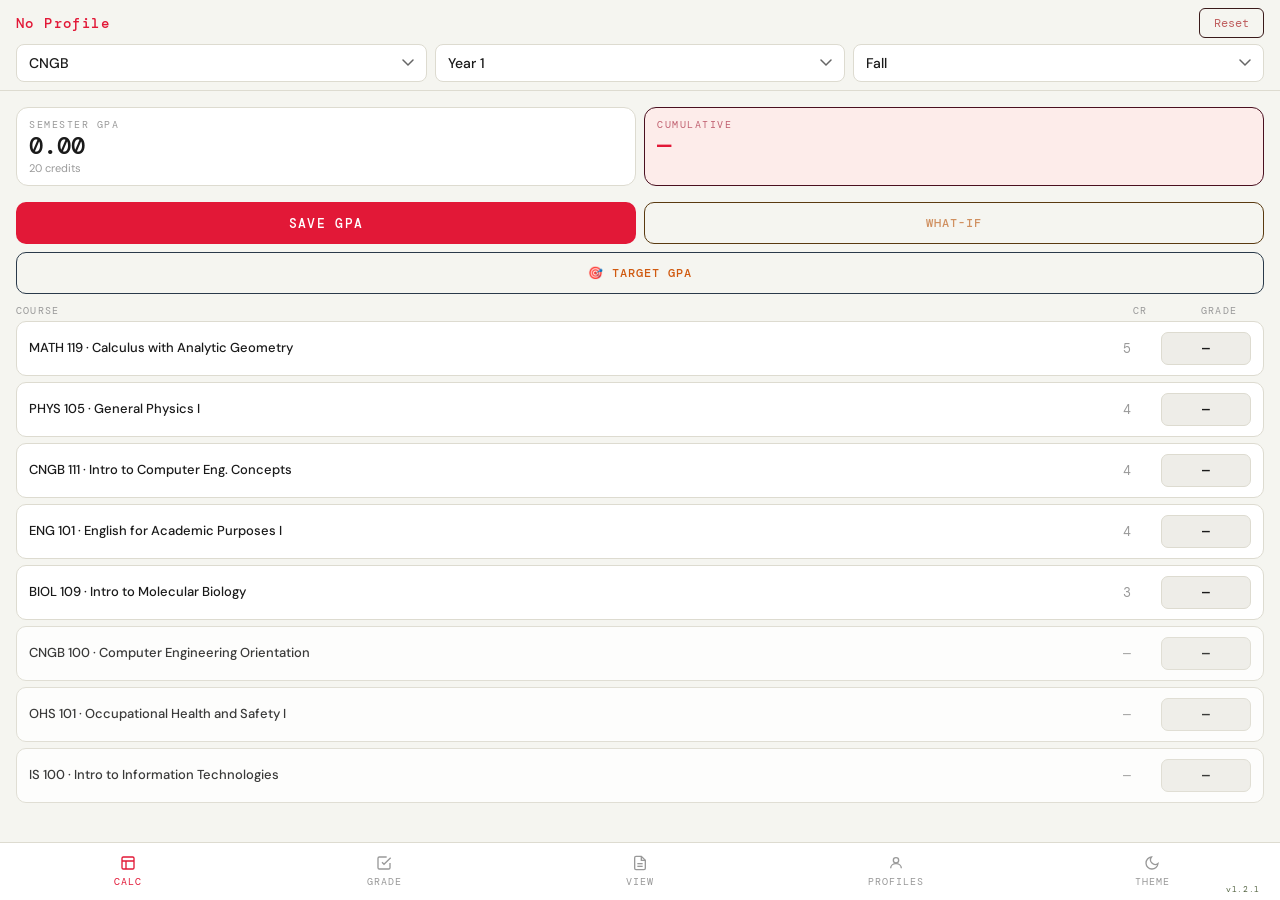
==== commit 5d50fa66: "1.2.1" ====
--- a/index.html
+++ b/index.html
@@ -8,6 +8,107 @@
     <title>GPA Calculator</title>
     <link rel="stylesheet" href="style.css">
     <link rel="stylesheet" href="gr_style.css">
+    <style>
+        .ei-file-label {
+            display: flex;
+            align-items: center;
+            gap: 12px;
+            background: rgba(255,255,255,0.05);
+            padding: 8px 12px;
+            border-radius: 12px;
+            margin: 10px 0;
+            font-size: 13px;
+        }
+        .ei-file-btn {
+            background: var(--accent2, #6060c0);
+            padding: 4px 12px;
+            border-radius: 20px;
+            color: white;
+            cursor: pointer;
+            font-size: 12px;
+        }
+        .ei-textarea {
+            width: 100%;
+            background: #1e1e2a;
+            border: 1px solid #3a3a4e;
+            border-radius: 12px;
+            color: #e0e0e0;
+            padding: 10px;
+            font-family: monospace;
+            font-size: 12px;
+            box-sizing: border-box;
+            margin: 8px 0;
+        }
+        .ei-preview {
+            background: #0f0f18;
+            border-radius: 12px;
+            padding: 10px;
+            font-size: 12px;
+            max-height: 200px;
+            overflow-y: auto;
+        }
+        .ei-preview-list {
+            display: flex;
+            flex-direction: column;
+            gap: 4px;
+        }
+        .ei-preview-item {
+            display: flex;
+            align-items: center;
+            gap: 8px;
+            padding: 4px 0;
+            border-bottom: 1px solid #2a2a36;
+        }
+        .ei-preview-new { color: #a0e0a0; }
+        .ei-preview-skip { color: #d0a0a0; opacity: 0.7; }
+        .ei-preview-error { color: #f0a0a0; }
+        .ei-preview-summary {
+            margin-top: 10px;
+            padding-top: 6px;
+            font-weight: bold;
+            border-top: 1px solid #3a3a4e;
+        }
+        .ei-action-row {
+            display: flex;
+            gap: 12px;
+            margin-top: 12px;
+            padding: 8px 0;
+            border-top: 1px solid #2a2a36;
+        }
+        .ei-btn {
+            font-size: 11px;
+            background: #1e1e2e;
+            border: 1px solid #5a5a8a;
+            padding: 6px 12px;
+            border-radius: 20px;
+            cursor: pointer;
+        }
+        body.light .ei-file-label {
+            background: rgba(0,0,0,0.04);
+            border-color: #ccc;
+        }
+        body.light .ei-file-btn {
+            background: #3a4c8a;
+            color: #fff;
+        }
+        body.light .ei-textarea {
+            background: #fff;
+            border-color: #ccc;
+            color: #111;
+        }
+        body.light .ei-preview {
+            background: #f8f8fb;
+            border-color: #ddd;
+            color: #111;
+        }
+        body.light .ei-preview-item {
+            border-color: #e0e0e5;
+        }
+        body.light .ei-preview-new { color: #1d6a2e; }
+        body.light .ei-preview-skip { color: #7a6f50; opacity: 0.85; }
+        body.light .ei-preview-error { color: #a00; }
+        body.light .ei-preview-summary { border-top-color: #ddd; }
+    </style>
 </head>
 <body>
 
@@ -68,8 +169,7 @@
 
 <!-- GRADE -->
 <div class="screen" id="gradeScreen">
-    <div style="flex:1;overflow-y:auto;-webkit-overflow-scrolling:touch;" id="gradeScreenScroll">
-    </div>
+    <div style="flex:1;overflow-y:auto;-webkit-overflow-scrolling:touch;" id="gradeScreenScroll"></div>
 </div>
 
 <!-- PROFILES -->
@@ -129,84 +229,65 @@
         <svg id="themeIcon" viewBox="0 0 24 24" fill="none" stroke="currentColor" stroke-width="2"><circle cx="12" cy="12" r="5"/><line x1="12" y1="1" x2="12" y2="3"/><line x1="12" y1="21" x2="12" y2="23"/><line x1="4.22" y1="4.22" x2="5.64" y2="5.64"/><line x1="18.36" y1="18.36" x2="19.78" y2="19.78"/><line x1="1" y1="12" x2="3" y2="12"/><line x1="21" y1="12" x2="23" y2="12"/><line x1="4.22" y1="19.78" x2="5.64" y2="18.36"/><line x1="18.36" y1="5.64" x2="19.78" y2="4.22"/></svg>
         Theme
     </button>
-    <div style="position:absolute;bottom:6px;right:20px;font-family:'DM Mono',monospace;font-size:8px;color:#556644;letter-spacing:0.08em;pointer-events:none;">v2.1.1</div>
+    <div style="position:absolute;bottom:6px;right:20px;font-family:'DM Mono',monospace;font-size:8px;color:#556644;letter-spacing:0.08em;pointer-events:none;">v1.2.1</div>
 </div>
 
 <!-- MODALS -->
 <div class="modal-overlay" id="newProfileModal">
-    <div class="modal">
-        <h2>New Profile</h2>
-        <p>Choose department and enter a name</p>
-        <div class="modal-dept-row">
-            <button class="modal-dept-btn active" id="mdept_CNGB" onclick="selectModalDept('CNGB')">CNGB</button>
-            <button class="modal-dept-btn" id="mdept_IENG" onclick="selectModalDept('IENG')">IENG</button>
-            <button class="modal-dept-btn" id="mdept_FE" onclick="selectModalDept('FE')">FE</button>
-        </div>
-        <input type="text" id="profileNameInput" placeholder="e.g. Nihad - 2025" maxlength="30" onkeydown="if(event.key==='Enter') confirmNewProfile()"/>
-        <div class="modal-btns">
-            <button class="modal-cancel" onclick="closeNewProfileModal()">Cancel</button>
-            <button class="modal-confirm" onclick="confirmNewProfile()">Create</button>
-        </div>
-    </div>
+  <div class="modal">
+    <h2>New Profile</h2>
+    <input type="text" id="profileNameInput" placeholder="Profile name" maxlength="50">
+    <div class="modal-dept-row">
+      <div id="mdept_CNGB" class="modal-dept-btn active" onclick="(()=>{_modalDept='CNGB';['CNGB','IENG','FE'].forEach(x=>document.getElementById('mdept_'+x).classList.toggle('active',x===_modalDept))})()">CNGB</div>
+      <div id="mdept_IENG" class="modal-dept-btn" onclick="(()=>{_modalDept='IENG';['CNGB','IENG','FE'].forEach(x=>document.getElementById('mdept_'+x).classList.toggle('active',x===_modalDept))})()">IENG</div>
+      <div id="mdept_FE" class="modal-dept-btn" onclick="(()=>{_modalDept='FE';['CNGB','IENG','FE'].forEach(x=>document.getElementById('mdept_'+x).classList.toggle('active',x===_modalDept))})()">FE</div>
+    </div>
+    <div style="display:flex;gap:8px;margin-top:16px;">
+      <button class="modal-cancel" onclick="closeNewProfileModal()">Cancel</button>
+      <button class="modal-confirm" onclick="confirmNewProfile()">Create</button>
+    </div>
+  </div>
 </div>
 
 <div class="modal-overlay" id="deleteModal">
-    <div class="modal">
-        <h2>Delete Profile</h2>
-        <p id="deleteModalText">Are you sure?</p>
-        <div class="modal-btns">
-            <button class="modal-cancel" onclick="closeDeleteModal()">Cancel</button>
-            <button class="modal-confirm" style="background:#c06060;" onclick="confirmDelete()">Delete</button>
-        </div>
-    </div>
+  <div class="modal">
+    <h2>Delete Profile</h2>
+    <p id="deleteModalText">Delete this profile? This cannot be undone.</p>
+    <div style="display:flex;gap:8px;margin-top:16px;">
+      <button class="modal-cancel" onclick="closeDeleteModal()">Cancel</button>
+      <button class="modal-confirm" onclick="confirmDelete()" style="background:#c06060;">Delete</button>
+    </div>
+  </div>
 </div>
 
 <div class="modal-overlay" id="resetModal">
-    <div class="modal">
-        <h2>Reset Profile</h2>
-        <p>Clear all grades and saved GPA history for this profile? This cannot be undone.</p>
-        <div class="modal-btns">
-            <button class="modal-cancel" onclick="closeResetModal()">Cancel</button>
-            <button class="modal-confirm" style="background:#c06060;" onclick="doReset()">Reset</button>
-        </div>
-    </div>
+  <div class="modal">
+    <h2>Reset Semester</h2>
+    <p>Clear all courses and grades for this semester?</p>
+    <div style="display:flex;gap:8px;margin-top:16px;">
+      <button class="modal-cancel" onclick="closeResetModal()">Cancel</button>
+      <button class="modal-confirm" onclick="doReset()" style="background:#c06060;">Reset</button>
+    </div>
+  </div>
 </div>
 
 <div class="modal-overlay" id="renameModal">
-    <div class="modal">
-        <h2>Rename Profile</h2>
-        <p>Enter a new name for this profile</p>
-        <input type="text" id="renameInput" placeholder="New name" maxlength="30" onkeydown="if(event.key==='Enter') confirmRename()"/>
-        <div class="modal-btns">
-            <button class="modal-cancel" onclick="closeRenameModal()">Cancel</button>
-            <button class="modal-confirm" onclick="confirmRename()">Rename</button>
-        </div>
-    </div>
-</div>
-
-<div class="modal-overlay" id="targetModal">
-    <div class="modal">
-        <h2>Target GPA</h2>
-        <p id="targetModalDesc">What cumulative GPA do you want to achieve?</p>
-        <input type="number" id="targetInput" placeholder="e.g. 3.50" min="0" max="4" step="0.01" onkeydown="if(event.key==='Enter') calcTarget()" style="margin-bottom:10px;"/>
-        <div id="targetResult" style="min-height:48px;font-family:'DM Mono',monospace;font-size:13px;line-height:1.7;margin-bottom:14px;"></div>
-        <div class="modal-btns">
-            <button class="modal-cancel" onclick="closeTargetModal()">Close</button>
-            <button class="modal-confirm" onclick="calcTarget()">Calculate</button>
-        </div>
-    </div>
-</div>
+  <div class="modal">
+    <h2>Rename Profile</h2>
+    <input type="text" id="renameInput" placeholder="New profile name" maxlength="50">
+    <div style="display:flex;gap:8px;margin-top:16px;">
+      <button class="modal-cancel" onclick="closeRenameModal()">Cancel</button>
+      <button class="modal-confirm" onclick="confirmRename()">Rename</button>
+    </div>
+  </div>
+</div>
+
+<div class="modal-overlay" id="targetModal"><div class="modal">...</div></div>
 
 <!-- TOAST -->
-<div class="toast" id="toast">
-    <div class="toast-inner">
-        <span class="toast-msg" id="toastMsg"></span>
-        <button class="toast-undo" id="toastUndo" style="display:none" onclick="undoDelete()">Undo</button>
-    </div>
-    <div class="toast-progress"><div class="toast-progress-bar" id="toastBar"></div></div>
-</div>
-
-<!-- IMAGE OVERLAY with fixed Share button -->
+<div class="toast" id="toast"><div class="toast-inner"><span id="toastMsg" class="toast-msg"></span><button id="toastUndo" class="toast-undo" onclick="undoDelete()">Undo</button></div><div class="toast-progress"><div id="toastBar" class="toast-progress-bar"></div></div></div>
+
+<!-- IMAGE OVERLAY -->
 <div id="imgOverlay" style="display:none;position:fixed;inset:0;background:#000;z-index:500;flex-direction:column;align-items:center;justify-content:flex-start;overflow-y:auto;">
     <div style="width:100%;display:flex;align-items:center;justify-content:space-between;padding:12px 16px;background:rgba(0,0,0,0.85);position:sticky;top:0;z-index:1;">
         <button onclick="closeImgOverlay()" style="background:none;border:none;color:#f0f0f0;font-family:'DM Mono',monospace;font-size:13px;cursor:pointer;padding:4px 0;">← Back</button>
@@ -226,12 +307,14 @@
 <script src="calc.js" defer></script>
 <script src="ui.js" defer></script>
 <script src="app.js" defer></script>
-<link  rel="stylesheet" href="gr_needed.css">
-<script src="gr_needed.js" defer></script>
-<script src="gr_scale_templates.js" defer></script>
-<link  rel="stylesheet" href="gr_export_import.css">
-<script src="gr_export_import.js" defer></script>
-<link  rel="stylesheet" href="gpa_export_import.css">
-<script src="gpa_export_import.js" defer></script>
+
+<script>
+    document.addEventListener('DOMContentLoaded', function() {
+        if (typeof initGradeScreen === 'function') initGradeScreen();
+        if (typeof loadProfiles === 'function') loadProfiles();
+        if (typeof loadCourses === 'function') loadCourses();
+        if (typeof updateCumulative === 'function') updateCumulative();
+    });
+</script>
 </body>
 </html>
--- a/style.css
+++ b/style.css
@@ -179,8 +179,8 @@
 .toast { position:fixed; bottom:70px; left:50%; transform:translateX(-50%) translateY(120px); background:var(--toast-bg); color:var(--text); font-family:'DM Mono',monospace; font-size:12px; font-weight:500; padding:0; border-radius:12px; border:1px solid var(--border); transition:transform 0.3s ease; z-index:999; min-width:220px; overflow:hidden; box-shadow:0 4px 20px rgba(0,0,0,0.3); }
 .toast.show { transform:translateX(-50%) translateY(0); }
 .toast-inner { display:flex; align-items:center; justify-content:space-between; padding:12px 14px; gap:12px; }
-.toast-msg { color:var(--text); letter-spacing:0.05em; white-space:nowrap; }
-.toast-undo { background:none; border:1px solid var(--accent); color:var(--accent); border-radius:6px; padding:4px 10px; font-family:'DM Mono',monospace; font-size:11px; cursor:pointer; white-space:nowrap; flex-shrink:0; }
+.toast-msg { color:var(--text); letter-spacing:0.05em; white-space:nowrap; flex:1; }
+.toast-undo { display:none; background:none; border:1px solid var(--accent); color:var(--accent); border-radius:6px; padding:4px 10px; font-family:'DM Mono',monospace; font-size:11px; cursor:pointer; white-space:nowrap; flex-shrink:0; }
 .toast-progress { height:2px; background:var(--border); width:100%; }
 .toast-progress-bar { height:100%; background:var(--accent); width:100%; transition:width linear; }
 
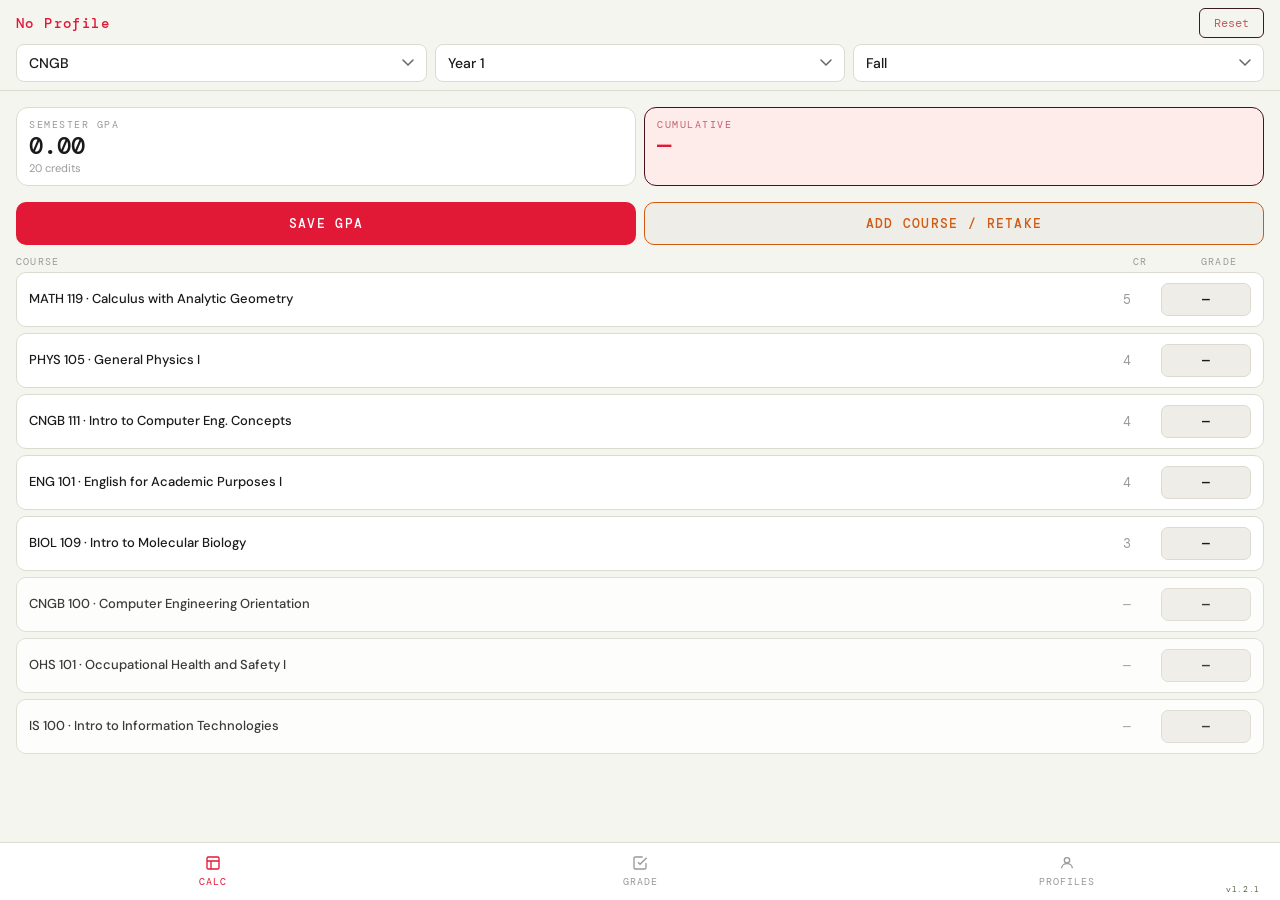
==== commit 9eae908c: "changes" ====
--- a/index.html
+++ b/index.html
@@ -129,7 +129,7 @@
                 <option>Year 1</option><option>Year 2</option><option>Year 3</option><option>Year 4</option>
             </select>
             <select id="semSel" onchange="switchSemester()">
-                <option>Fall</option><option>Spring</option>
+                <option>Fall</option><option>Spring</option><option id="summerOpt">Summer</option>
             </select>
         </div>
     </div>
@@ -159,9 +159,11 @@
         </div>
         <div class="btn-row">
             <button class="save-btn" onclick="saveSemester()">Save GPA</button>
+            <button class="save-btn add-course-btn" onclick="openAddCourseModal()">Add Course / Retake</button>
             <button class="whatif-btn" id="whatifToggle" onclick="toggleWhatIf()">What-If</button>
             <button class="whatif-btn" style="grid-column:1/-1;border-color:#2a3a4a;color:var(--accent2);" onclick="openTargetModal()">🎯 Target GPA</button>
         </div>
+        <button id="addCourseStandalone" class="whatif-btn" onclick="openAddCourseModal()">+ Add Course / Retake</button>
         <div class="col-header"><span>Course</span><span>Cr</span><span>Grade</span></div>
         <div class="course-list" id="courseList"></div>
     </div>
@@ -185,6 +187,10 @@
                     <div class="ap-label">Active Profile</div>
                     <div class="ap-name" id="activeProfileBarName">None</div>
                 </div>
+            </div>
+            <div style="display:flex;gap:10px;margin-bottom:10px;">
+                <button class="view-transcript-btn" style="flex:1;width:auto;margin:0;" onclick="showScreen('transcript')">View Transcript</button>
+                <button class="new-profile-btn" style="flex:1;width:auto;margin:0;background:var(--surface2);color:var(--accent2);border:1px solid var(--accent2);" onclick="toggleTheme()">Switch Theme</button>
             </div>
             <button class="new-profile-btn" onclick="openNewProfileModal()">+ New Profile</button>
             <div class="profiles-label">Filter by Department</div>
@@ -306,6 +312,7 @@
 <script src="storage.js" defer></script>
 <script src="calc.js" defer></script>
 <script src="ui.js" defer></script>
+<script src="export.js" defer></script>
 <script src="app.js" defer></script>
 
 <script>
--- a/style.css
+++ b/style.css
@@ -29,6 +29,8 @@
 .active-profile-bar .ap-name  { font-size:16px; font-weight:600; color:var(--accent); margin-top:2px; }
 
 .new-profile-btn { width:100%; background:var(--accent); color:#ffffff; border:none; border-radius:10px; padding:14px; font-family:'DM Mono',monospace; font-size:13px; letter-spacing:0.1em; font-weight:500; cursor:pointer; text-transform:uppercase; margin-bottom:20px; }
+.view-transcript-btn { width:100%; background:var(--surface2); color:var(--accent); border:1px solid var(--accent); border-radius:10px; padding:14px; font-family:'DM Mono',monospace; font-size:13px; letter-spacing:0.1em; font-weight:500; cursor:pointer; text-transform:uppercase; margin-bottom:10px; transition:all 0.15s; }
+.view-transcript-btn:active { background:var(--accent); color:#ffffff; }
 .profiles-label { font-size:10px; font-family:'DM Mono',monospace; letter-spacing:0.15em; text-transform:uppercase; color:var(--muted); margin-bottom:10px; }
 .profile-list { display:flex; flex-direction:column; gap:8px; }
 
@@ -50,6 +52,7 @@
 .dept-badge { display:inline-block; font-size:9px; font-family:'DM Mono',monospace; letter-spacing:0.12em; text-transform:uppercase; padding:2px 7px; border-radius:4px; background:#2a1a0a; color:var(--accent2); margin-left:6px; vertical-align:middle; }
 
 .nav-bar { display:flex; position:fixed; bottom:0; left:0; right:0; background:var(--surface); border-top:1px solid var(--border); height:58px; z-index:50; }
+#navTranscript, .nav-bar > button[onclick="toggleTheme()"] { display:none; }
 .nav-btn { flex:1; padding:12px 8px; background:none; border:none; color:var(--muted); font-family:'DM Mono',monospace; font-size:10px; letter-spacing:0.1em; text-transform:uppercase; cursor:pointer; display:flex; flex-direction:column; align-items:center; gap:4px; transition:color 0.15s; }
 .nav-btn svg { width:20px; height:20px; }
 .nav-btn.active { color:var(--accent); }
@@ -87,6 +90,12 @@
 
 .btn-row { display:grid; grid-template-columns:1fr 1fr; gap:8px; margin:0 16px 10px; }
 .save-btn { background:var(--accent); color:#ffffff; border:none; border-radius:10px; padding:12px; font-family:'DM Mono',monospace; font-size:13px; letter-spacing:0.1em; font-weight:500; cursor:pointer; text-transform:uppercase; }
+.add-course-btn { background:var(--surface2); color:var(--accent2); border:1px solid var(--accent2); }
+#whatifBar, #whatifToggle, [onclick="openTargetModal()"], #targetModal, #addCourseStandalone { display:none !important; }
+.course-row.retake-row { grid-template-columns:minmax(0,1fr) 52px 90px 36px; border-color:var(--accent2); }
+.course-row.retake-row .course-name { color:var(--accent2); }
+.course-row.retake-row .delete-btn { appearance:none; border:0; background:transparent; color:#e06060; font-size:22px; line-height:1; padding:4px; cursor:pointer; }
+.course-row.retake-row .delete-btn:hover { background:rgba(224,96,96,.14); border-radius:50%; }
 
 .col-header { display:grid; grid-template-columns:1fr 52px 90px; padding:0 16px 4px; gap:8px; }
 .col-header span { font-size:10px; font-family:'DM Mono',monospace; letter-spacing:0.12em; text-transform:uppercase; color:var(--muted); }
@@ -157,6 +166,7 @@
 .transcript-btn { background:var(--surface2); border:1px solid var(--border); color:var(--text); border-radius:10px; padding:12px 8px; font-family:'DM Mono',monospace; font-size:11px; letter-spacing:0.06em; text-transform:uppercase; cursor:pointer; display:flex; align-items:center; justify-content:center; gap:6px; }
 .transcript-btn:active { opacity:0.7; }
 .no-data-msg { text-align:center; color:var(--muted); font-size:13px; padding:40px 0; }
+.no-summer-msg { text-align:center; color:var(--muted); font-size:13px; font-family:'DM Mono',monospace; letter-spacing:0.05em; padding:48px 0; border:1px dashed var(--border); border-radius:10px; }
 
 /* modals */
 .modal-overlay { display:none; position:fixed; inset:0; background:rgba(0,0,0,0.7); z-index:200; align-items:center; justify-content:center; padding:24px; }
@@ -191,4 +201,34 @@
 
 .target-achievable { color:var(--accent); }
 .target-impossible { color:#e08080; }
-.target-already { color:#80e080; }+.target-already { color:#80e080; }
+
+/* polished transcript */
+.transcript-wrap { max-width:760px; margin:0 auto; padding:22px 16px 88px; }
+.transcript-header { background:linear-gradient(135deg,var(--saved),var(--surface)); border:1px solid var(--border); border-bottom:0; border-radius:16px 16px 0 0; padding:18px 18px 8px; }
+.transcript-profile { background:linear-gradient(135deg,var(--saved),var(--surface)); border:1px solid var(--border); border-top:0; border-radius:0 0 16px 16px; padding:0 18px 18px; margin-bottom:20px; }
+.transcript-sem { background:var(--surface); border:1px solid var(--border); border-radius:14px; padding:12px; margin-bottom:12px; box-shadow:0 5px 14px rgba(0,0,0,.08); }
+.transcript-sem-header { padding:2px 4px 10px; margin-bottom:8px; border-bottom:1px solid var(--border); }
+.transcript-course { border-radius:8px; margin-bottom:5px; background:var(--surface2); }
+.transcript-course:last-child { margin-bottom:0; }
+.transcript-cum { box-shadow:0 8px 20px rgba(0,0,0,.14); }
+.transcript-actions { padding-bottom:16px; }
+
+/* searchable course picker */
+.course-picker-overlay { display:none; position:fixed; inset:0; z-index:220; padding:18px; background:rgba(0,0,0,.72); align-items:center; justify-content:center; }
+.course-picker-overlay.open { display:flex; }
+.course-picker-modal { width:min(560px,100%); max-height:min(720px,88vh); display:flex; flex-direction:column; overflow:hidden; background:var(--surface); color:var(--text); border:1px solid var(--border); border-radius:18px; box-shadow:0 18px 46px rgba(0,0,0,.42); }
+.course-picker-heading { display:flex; justify-content:space-between; gap:12px; padding:18px 18px 12px; border-bottom:1px solid var(--border); }
+.course-picker-heading h2 { margin:0; font-size:17px; }
+.course-picker-heading p { margin:5px 0 0; color:var(--muted); font-size:12px; line-height:1.4; }
+.course-picker-close { width:32px; height:32px; flex:none; border:0; border-radius:50%; background:var(--surface2); color:var(--muted); font-size:22px; line-height:1; cursor:pointer; }
+.course-picker-search { margin:14px 18px 10px; padding:12px 13px; border:1px solid var(--border); border-radius:10px; background:var(--surface2); color:var(--text); font:13px 'DM Mono',monospace; }
+.course-picker-search:focus { outline:none; border-color:var(--accent); }
+.course-picker-list { overflow-y:auto; padding:0 12px 10px; min-height:120px; }
+.course-picker-item { width:100%; display:grid; grid-template-columns:minmax(0,1fr) auto; gap:3px 12px; text-align:left; padding:12px; margin-bottom:7px; border:1px solid var(--border); border-radius:10px; background:var(--surface2); color:var(--text); cursor:pointer; }
+.course-picker-item:hover { border-color:var(--accent); background:var(--saved); }
+.course-picker-name { overflow:hidden; text-overflow:ellipsis; white-space:nowrap; font-size:13px; font-weight:600; }
+.course-picker-meta { font:10px 'DM Mono',monospace; color:var(--muted); }
+.course-picker-add { grid-column:2; grid-row:1 / span 2; align-self:center; padding:5px 9px; border-radius:6px; background:var(--accent); color:#fff; font:10px 'DM Mono',monospace; text-transform:uppercase; }
+.course-picker-empty { padding:28px 12px; color:var(--muted); text-align:center; font-size:13px; }
+.course-picker-footer { display:flex; justify-content:space-between; align-items:center; padding:12px 18px; border-top:1px solid var(--border); color:var(--muted); font:11px 'DM Mono',monospace; }
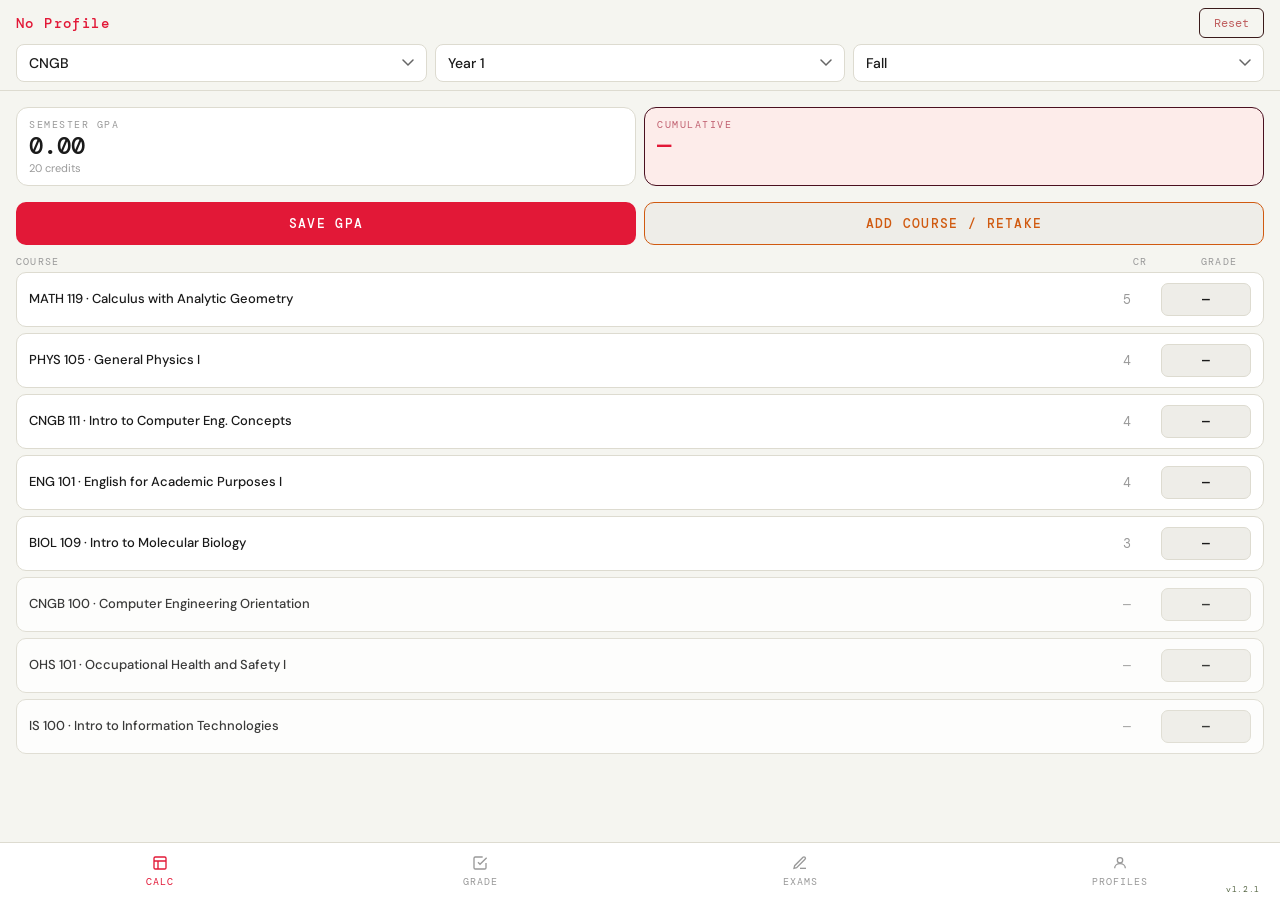
==== commit 7a9e9ed7: "Added few things" ====
--- a/index.html
+++ b/index.html
@@ -108,6 +108,37 @@
         body.light .ei-preview-skip { color: #7a6f50; opacity: 0.85; }
         body.light .ei-preview-error { color: #a00; }
         body.light .ei-preview-summary { border-top-color: #ddd; }
+
+        /* Exams tab */
+        .ex-header { padding: 20px 16px 4px; }
+        .ex-title { font-size: 18px; font-weight: 600; color: var(--text); }
+        .ex-sub { font-size: 12px; color: var(--muted); margin-top: 4px; line-height: 1.4; }
+        .ex-empty { padding: 40px 24px; text-align: center; }
+        .ex-empty-title { font-size: 14px; font-weight: 600; color: var(--text); }
+        .ex-empty-sub { font-size: 12px; color: var(--muted); margin-top: 6px; line-height: 1.4; }
+        .ex-group-list { display: flex; flex-direction: column; gap: 12px; padding: 0 16px 24px; }
+        .ex-group { background: var(--card); border: 1px solid var(--border); border-radius: 14px; padding: 14px; }
+        .ex-group-head { display: flex; justify-content: space-between; align-items: flex-start; gap: 10px; }
+        .ex-group-name { font-size: 14px; font-weight: 600; color: var(--text); }
+        .ex-group-sem { font-size: 11px; color: var(--muted); font-family: 'DM Mono', monospace; margin-top: 2px; }
+        .ex-group-avg { text-align: right; flex-shrink: 0; }
+        .ex-avg-pct { font-size: 16px; font-weight: 700; color: var(--accent2); font-family: 'DM Mono', monospace; }
+        .ex-avg-letter { font-size: 11px; color: var(--muted); font-family: 'DM Mono', monospace; }
+        .ex-entries { margin-top: 10px; display: flex; flex-direction: column; gap: 6px; }
+        .ex-entry { display: flex; justify-content: space-between; align-items: center; padding: 8px 10px; background: var(--surface2); border-radius: 8px; font-size: 12px; }
+        .ex-entry-main { display: flex; align-items: center; gap: 8px; }
+        .ex-entry-type { font-weight: 600; color: var(--text); }
+        .ex-entry-score { font-family: 'DM Mono', monospace; color: var(--accent2); }
+        .ex-entry-weight { font-family: 'DM Mono', monospace; color: var(--muted); font-size: 10px; }
+        .ex-entry-sub { display: flex; align-items: center; gap: 8px; }
+        .ex-entry-date { font-family: 'DM Mono', monospace; color: var(--muted); font-size: 10px; }
+        .ex-del-btn { background: none; border: none; color: #e05050; font-size: 16px; line-height: 1; cursor: pointer; padding: 0 2px; }
+        .ex-apply-btn { width: 100%; margin-top: 12px; background: none; border: 1px solid var(--accent2); color: var(--accent2); border-radius: 8px; padding: 10px; font-family: 'DM Mono', monospace; font-size: 11px; letter-spacing: 0.05em; text-transform: uppercase; cursor: pointer; }
+        .ex-apply-btn:active { background: var(--accent2); color: #fff; }
+        .ex-modal-select { width: 100%; background: var(--surface2); color: var(--text); border: 1px solid var(--border); border-radius: 8px; padding: 12px 14px; font-family: 'DM Sans', sans-serif; font-size: 14px; margin-bottom: 12px; }
+        .ex-modal-row { display: flex; align-items: center; gap: 8px; margin-bottom: 12px; }
+        .ex-modal-row input { flex: 1; min-width: 0; background: var(--surface2); color: var(--text); border: 1px solid var(--border); border-radius: 8px; padding: 12px 10px; font-family: 'DM Sans', sans-serif; font-size: 14px; }
+        .ex-modal-slash { color: var(--muted); font-family: 'DM Mono', monospace; }
     </style>
 </head>
 <body>
@@ -206,6 +237,11 @@
     </div>
 </div>
 
+<!-- EXAMS -->
+<div class="screen" id="examsScreen">
+    <div style="flex:1;overflow-y:auto;-webkit-overflow-scrolling:touch;" id="examScreenScroll"></div>
+</div>
+
 <!-- TRANSCRIPT -->
 <div class="screen" id="transcriptScreen">
     <div style="flex:1;overflow-y:auto;-webkit-overflow-scrolling:touch;">
@@ -226,6 +262,10 @@
     <button class="nav-btn" id="navTranscript" onclick="showScreen('transcript')">
         <svg viewBox="0 0 24 24" fill="none" stroke="currentColor" stroke-width="2"><path d="M14 2H6a2 2 0 00-2 2v16a2 2 0 002 2h12a2 2 0 002-2V8z"/><polyline points="14 2 14 8 20 8"/><line x1="16" y1="13" x2="8" y2="13"/><line x1="16" y1="17" x2="8" y2="17"/></svg>
         View
+    </button>
+    <button class="nav-btn" id="navExams" onclick="showScreen('exams')">
+        <svg viewBox="0 0 24 24" fill="none" stroke="currentColor" stroke-width="2"><path d="M12 20h9"/><path d="M16.5 3.5a2.12 2.12 0 013 3L7 19l-4 1 1-4z"/></svg>
+        Exams
     </button>
     <button class="nav-btn" id="navProfiles" onclick="showScreen('profiles')">
         <svg viewBox="0 0 24 24" fill="none" stroke="currentColor" stroke-width="2"><circle cx="12" cy="8" r="4"/><path d="M4 20c0-4 3.6-7 8-7s8 3 8 7"/></svg>
@@ -313,6 +353,7 @@
 <script src="calc.js" defer></script>
 <script src="ui.js" defer></script>
 <script src="export.js" defer></script>
+<script src="exams.js" defer></script>
 <script src="app.js" defer></script>
 
 <script>
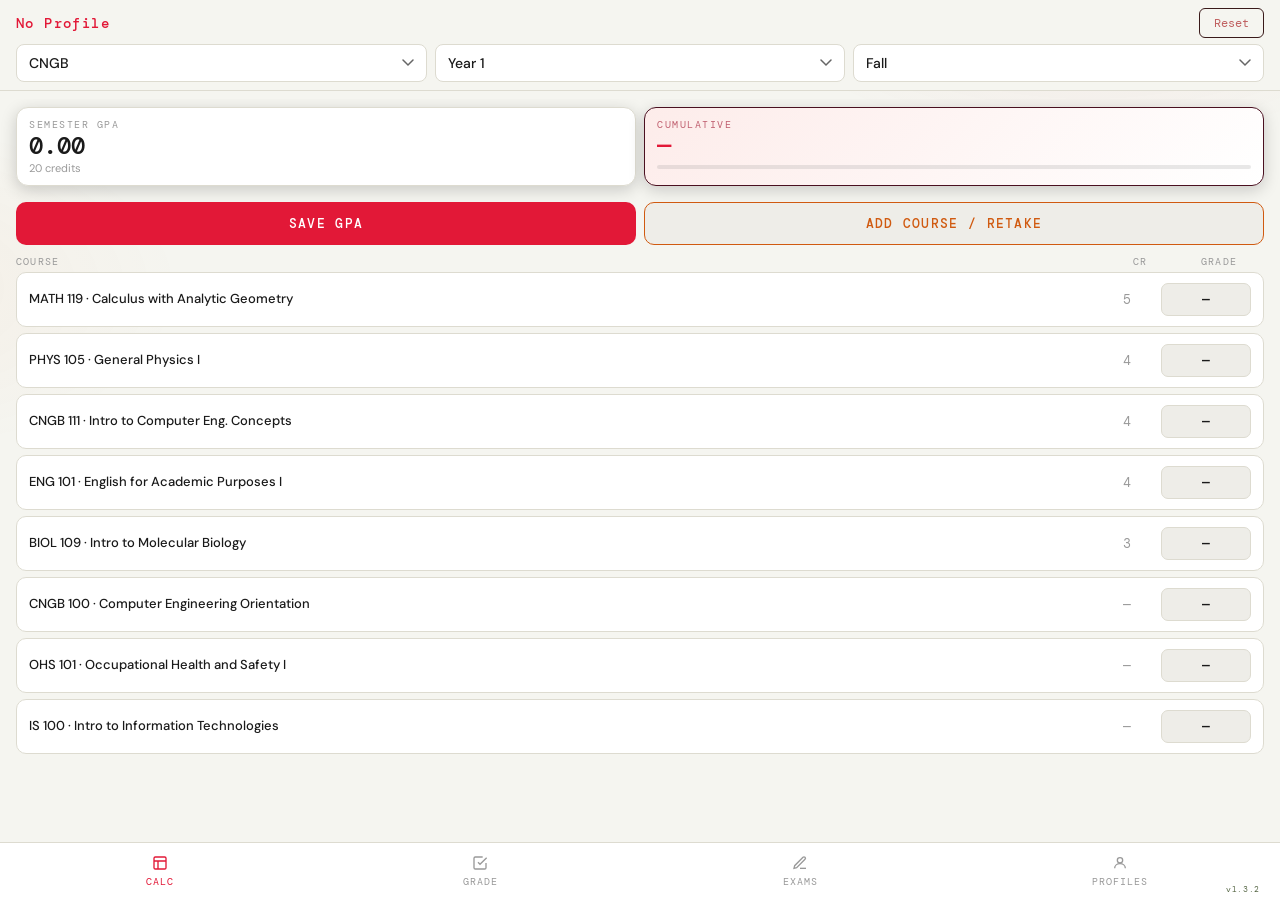
==== commit 1da87744: "a lot" ====
--- a/index.html
+++ b/index.html
@@ -2,10 +2,21 @@
 <html lang="en">
 <head>
     <meta charset="UTF-8"/>
-    <meta name="viewport" content="width=device-width, initial-scale=1.0, maximum-scale=1.0, user-scalable=no"/>
+    <meta name="viewport" content="width=device-width, initial-scale=1.0"/>
     <meta name="mobile-web-app-capable" content="yes"/>
     <meta name="apple-mobile-web-app-capable" content="yes"/>
     <title>GPA Calculator</title>
+    <meta name="theme-color" content="#0d0d0d"/>
+    <link rel="manifest" href="manifest.webmanifest">
+    <link rel="icon" type="image/png" sizes="192x192" href="icon-192.png">
+    <link rel="apple-touch-icon" href="icon-192.png">
+    <script>
+        if('serviceWorker' in navigator && (location.protocol==='https:'||location.protocol==='http:')){
+            addEventListener('load',function(){
+                navigator.serviceWorker.register('service-worker.js').catch(function(){});
+            });
+        }
+    </script>
     <link rel="stylesheet" href="style.css">
     <link rel="stylesheet" href="gr_style.css">
     <style>
@@ -108,6 +119,13 @@
         body.light .ei-preview-skip { color: #7a6f50; opacity: 0.85; }
         body.light .ei-preview-error { color: #a00; }
         body.light .ei-preview-summary { border-top-color: #ddd; }
+
+        /* Start year (academic labels) */
+        .start-year-row { display: none; align-items: center; gap: 8px; margin-bottom: 10px; font-size: 12px; color: var(--muted); flex-wrap: wrap; }
+        .start-year-row.visible { display: flex; }
+        .start-year-row label { font-family: 'DM Mono', monospace; font-size: 11px; letter-spacing: 0.08em; text-transform: uppercase; }
+        .start-year-row input { width: 96px; background: var(--surface2, rgba(255,255,255,0.05)); color: var(--text); border: 1px solid var(--border); border-radius: 8px; padding: 8px 10px; font-family: 'DM Mono', monospace; font-size: 13px; }
+        .start-year-hint { font-size: 11px; opacity: 0.75; }
 
         /* Exams tab */
         .ex-header { padding: 20px 16px 4px; }
@@ -176,25 +194,15 @@
                 <div class="banner-label" id="cumLabel">Cumulative</div>
                 <div class="banner-gpa" id="cumGpa">—</div>
                 <div class="banner-sub" id="cumSubs"></div>
+                <div class="cum-progress"><div id="cumProgress" class="cum-progress-bar"></div></div>
                 <div id="honorBadge" style="display:none;" class="honor-badge"></div>
             </div>
         </div>
         <div class="history-wrap" id="historyWrap"></div>
-        <div class="whatif-bar" id="whatifBar">
-            <div>
-                <div class="whatif-label">What-If GPA</div>
-                <div class="whatif-gpa" id="whatifGpa">—</div>
-                <div class="whatif-delta" id="whatifDelta"></div>
-            </div>
-            <button style="background:none;border:1px solid #3a3a6e;color:#9090d0;border-radius:8px;padding:6px 12px;font-family:'DM Mono',monospace;font-size:11px;cursor:pointer;" onclick="resetWhatIf()">Reset</button>
-        </div>
         <div class="btn-row">
             <button class="save-btn" onclick="saveSemester()">Save GPA</button>
             <button class="save-btn add-course-btn" onclick="openAddCourseModal()">Add Course / Retake</button>
-            <button class="whatif-btn" id="whatifToggle" onclick="toggleWhatIf()">What-If</button>
-            <button class="whatif-btn" style="grid-column:1/-1;border-color:#2a3a4a;color:var(--accent2);" onclick="openTargetModal()">🎯 Target GPA</button>
-        </div>
-        <button id="addCourseStandalone" class="whatif-btn" onclick="openAddCourseModal()">+ Add Course / Retake</button>
+        </div>
         <div class="col-header"><span>Course</span><span>Cr</span><span>Grade</span></div>
         <div class="course-list" id="courseList"></div>
     </div>
@@ -219,6 +227,11 @@
                     <div class="ap-name" id="activeProfileBarName">None</div>
                 </div>
             </div>
+            <div class="start-year-row" id="startYearRow">
+                <label for="startYearInput">Start year</label>
+                <input type="number" id="startYearInput" min="2000" max="2100" placeholder="e.g. 2023" onchange="onStartYearChange(this.value)">
+                <span class="start-year-hint">labels like 2023–24 Fall</span>
+            </div>
             <div style="display:flex;gap:10px;margin-bottom:10px;">
                 <button class="view-transcript-btn" style="flex:1;width:auto;margin:0;" onclick="showScreen('transcript')">View Transcript</button>
                 <button class="new-profile-btn" style="flex:1;width:auto;margin:0;background:var(--surface2);color:var(--accent2);border:1px solid var(--accent2);" onclick="toggleTheme()">Switch Theme</button>
@@ -275,7 +288,7 @@
         <svg id="themeIcon" viewBox="0 0 24 24" fill="none" stroke="currentColor" stroke-width="2"><circle cx="12" cy="12" r="5"/><line x1="12" y1="1" x2="12" y2="3"/><line x1="12" y1="21" x2="12" y2="23"/><line x1="4.22" y1="4.22" x2="5.64" y2="5.64"/><line x1="18.36" y1="18.36" x2="19.78" y2="19.78"/><line x1="1" y1="12" x2="3" y2="12"/><line x1="21" y1="12" x2="23" y2="12"/><line x1="4.22" y1="19.78" x2="5.64" y2="18.36"/><line x1="18.36" y1="5.64" x2="19.78" y2="4.22"/></svg>
         Theme
     </button>
-    <div style="position:absolute;bottom:6px;right:20px;font-family:'DM Mono',monospace;font-size:8px;color:#556644;letter-spacing:0.08em;pointer-events:none;">v1.2.1</div>
+    <div style="position:absolute;bottom:6px;right:20px;font-family:'DM Mono',monospace;font-size:8px;color:#556644;letter-spacing:0.08em;pointer-events:none;">v1.3.2</div>
 </div>
 
 <!-- MODALS -->
@@ -308,11 +321,12 @@
 
 <div class="modal-overlay" id="resetModal">
   <div class="modal">
-    <h2>Reset Semester</h2>
-    <p>Clear all courses and grades for this semester?</p>
+    <h2>Reset</h2>
+    <p id="resetModalText">Clear grades for the current semester, or everything saved in this profile?</p>
     <div style="display:flex;gap:8px;margin-top:16px;">
       <button class="modal-cancel" onclick="closeResetModal()">Cancel</button>
-      <button class="modal-confirm" onclick="doReset()" style="background:#c06060;">Reset</button>
+      <button class="modal-confirm" onclick="doReset('sem')" style="background:#c06060;">This Semester</button>
+      <button class="modal-confirm" onclick="doReset('all')" style="background:#a03030;">All Semesters</button>
     </div>
   </div>
 </div>
@@ -328,10 +342,8 @@
   </div>
 </div>
 
-<div class="modal-overlay" id="targetModal"><div class="modal">...</div></div>
-
 <!-- TOAST -->
-<div class="toast" id="toast"><div class="toast-inner"><span id="toastMsg" class="toast-msg"></span><button id="toastUndo" class="toast-undo" onclick="undoDelete()">Undo</button></div><div class="toast-progress"><div id="toastBar" class="toast-progress-bar"></div></div></div>
+<div class="toast" id="toast"><div class="toast-inner"><span id="toastMsg" class="toast-msg"></span><button id="toastUndo" class="toast-undo" onclick="undoAction()">Undo</button></div><div class="toast-progress"><div id="toastBar" class="toast-progress-bar"></div></div></div>
 
 <!-- IMAGE OVERLAY -->
 <div id="imgOverlay" style="display:none;position:fixed;inset:0;background:#000;z-index:500;flex-direction:column;align-items:center;justify-content:flex-start;overflow-y:auto;">
--- a/style.css
+++ b/style.css
@@ -71,7 +71,7 @@
 .banner { background:var(--surface); border-radius:12px; padding:10px 12px; border:1px solid var(--border); }
 .banner.cum { border-color:#4a1020; background:var(--saved); }
 .banner.cum.danger { border-color:#6a1010 !important; background:#1e0808 !important; }
-.banner.cum.high-honor { border-color:#7a1020 !important; background:#2a0810 !important; }
+.banner.cum.high-honor { border-color:#43267a !important; background:#150c22 !important; }
 .banner-label { font-size:10px; font-family:'DM Mono',monospace; letter-spacing:0.15em; text-transform:uppercase; color:var(--muted); margin-bottom:3px; }
 .banner.cum .banner-label { color:#c06070; }
 .banner.cum.danger .banner-label { color:#9a4a4a !important; }
@@ -79,8 +79,13 @@
 .banner.cum .banner-gpa { color:var(--accent); }
 .banner.cum.danger .banner-gpa { color:#e08080 !important; }
 .banner-sub { font-size:11px; color:var(--muted); margin-top:3px; }
-.honor-badge { display:inline-block; font-size:9px; font-family:'DM Mono',monospace; letter-spacing:0.1em; text-transform:uppercase; padding:2px 6px; border-radius:4px; background:#2a2000; color:#c8a830; margin-top:3px; }
-.honor-badge.high { background:#3a2e00; color:#f0d050; }
+.honor-badge { display:inline-block; font-size:9px; font-family:'DM Mono',monospace; letter-spacing:0.1em; text-transform:uppercase; padding:2px 6px; border-radius:4px; background:#0d211b; color:#3fbf8d; margin-top:3px; }
+.honor-badge.high { background:#191026; color:#c39bff; }
+.banner.cum.high-honor .banner-label { color:#9a78cc !important; }
+.banner.cum.high-honor .banner-gpa { color:#c39bff !important; }
+body.light .honor-badge { background:#ddf3e8; color:#177a4e; }
+body.light .honor-badge.high { background:#eadcff; color:#6a2bb0; }
+body.light .banner.cum.high-honor { background:#f2ecfd !important; }
 
 .history-wrap { padding:0 16px 8px; display:flex; gap:6px; flex-wrap:wrap; }
 .chip { background:var(--surface2); border:1px solid var(--border); border-radius:8px; padding:8px 12px; text-align:center; min-width:58px; cursor:pointer; }
@@ -91,7 +96,6 @@
 .btn-row { display:grid; grid-template-columns:1fr 1fr; gap:8px; margin:0 16px 10px; }
 .save-btn { background:var(--accent); color:#ffffff; border:none; border-radius:10px; padding:12px; font-family:'DM Mono',monospace; font-size:13px; letter-spacing:0.1em; font-weight:500; cursor:pointer; text-transform:uppercase; }
 .add-course-btn { background:var(--surface2); color:var(--accent2); border:1px solid var(--accent2); }
-#whatifBar, #whatifToggle, [onclick="openTargetModal()"], #targetModal, #addCourseStandalone { display:none !important; }
 .course-row.retake-row { grid-template-columns:minmax(0,1fr) 52px 90px 36px; border-color:var(--accent2); }
 .course-row.retake-row .course-name { color:var(--accent2); }
 .course-row.retake-row .delete-btn { appearance:none; border:0; background:transparent; color:#e06060; font-size:22px; line-height:1; padding:4px; cursor:pointer; }
@@ -120,23 +124,8 @@
 .grade-select.zero-pass { border-color:#1a3a20; color:#80e080; }
 .grade-select.zero-fail { border-color:#3a1010; color:#e08080; }
 
-.whatif-bar { display:none; margin:0 16px 10px; background:#1a1410; border:1px solid #5a3a10; border-radius:10px; padding:10px 14px; align-items:center; justify-content:space-between; gap:10px; }
-.whatif-bar.active { display:flex; }
-.whatif-label { font-family:'DM Mono',monospace; font-size:11px; color:#d09060; letter-spacing:0.1em; text-transform:uppercase; }
-.whatif-gpa   { font-family:'DM Mono',monospace; font-size:22px; font-weight:500; color:var(--accent2); }
-.whatif-delta { font-family:'DM Mono',monospace; font-size:12px; margin-top:2px; }
-.whatif-delta.up   { color:#80e080; }
-.whatif-delta.down { color:#e08080; }
-.whatif-delta.same { color:var(--muted); }
-.whatif-btn { background:none; border:1px solid #5a3a10; color:#d09060; border-radius:10px; padding:12px; font-family:'DM Mono',monospace; font-size:12px; letter-spacing:0.08em; font-weight:500; cursor:pointer; text-transform:uppercase; transition:background 0.15s,color 0.15s; }
-.whatif-btn.on { background:#1a1410; border-color:#c06820; color:var(--accent2); }
-.course-row.whatif-changed { border-color:#5a3a10 !important; }
-.grade-select.whatif-grade { border-color:#9a5020 !important; color:var(--accent2) !important; }
-.banner.whatif-active { border-color:#7a3a10 !important; background:#1a1008 !important; }
-.banner.whatif-active .banner-label { color:#d09060 !important; }
-.banner.whatif-active .banner-gpa { color:#f0a060 !important; }
-.banner.whatif-active .banner-sub { color:#a06030 !important; }
-.banner.cum.whatif-active { border-color:#8a4010 !important; background:#1e1008 !important; }
+/* generic ghost button (Exams add-course row) */
+.ghost-btn { background:none; border:1px solid #5a3a10; color:#d09060; border-radius:10px; padding:12px; font-family:'DM Mono',monospace; font-size:12px; letter-spacing:0.08em; font-weight:500; cursor:pointer; text-transform:uppercase; transition:background 0.15s,color 0.15s; }
 
 /* transcript */
 .transcript-wrap { padding:20px 16px 20px; }
@@ -157,11 +146,23 @@
 .transcript-course-grade.fail { color:#e08080; }
 .transcript-cum { background:var(--saved); border:1px solid #4a1020; border-radius:12px; padding:14px 16px; margin-top:16px; display:flex; justify-content:space-between; align-items:center; }
 .transcript-cum.danger { background:#1e0808; border-color:#6a1010; }
+.transcript-cum.honor { border-color:#1d5a42; }
+.transcript-cum.high-honor { border-color:#43267a; background:linear-gradient(135deg,#170d24,var(--surface)); }
 .transcript-cum-left .label { font-family:'DM Mono',monospace; font-size:10px; letter-spacing:0.12em; text-transform:uppercase; color:#c06070; }
 .transcript-cum.danger .label { color:#9a4a4a; }
 .transcript-cum-gpa { font-family:'DM Mono',monospace; font-size:26px; font-weight:500; color:var(--accent); }
 .transcript-cum.danger .transcript-cum-gpa { color:#e08080; }
-.transcript-honor { font-size:11px; color:#f0d050; margin-top:2px; }
+.transcript-cum.honor .transcript-cum-gpa { color:#3fbf8d; }
+.transcript-cum.high-honor .transcript-cum-gpa { color:#c39bff; }
+.transcript-cum.honor .label { color:#57b98a; }
+.transcript-cum.high-honor .label { color:#9a78cc; }
+.transcript-honor { font-size:11px; color:#3fbf8d; margin-top:2px; }
+.transcript-cum.high-honor .transcript-honor { color:#c39bff; }
+body.light .transcript-cum.honor .transcript-cum-gpa { color:#177a4e; }
+body.light .transcript-cum.high-honor { background:#f2ecfd; }
+body.light .transcript-cum.high-honor .transcript-cum-gpa,
+body.light .transcript-cum.high-honor .transcript-honor { color:#6a2bb0; }
+body.light .transcript-cum.high-honor .label { color:#6a4aa0; }
 .transcript-actions { display:grid; grid-template-columns:1fr 1fr; gap:8px; margin-top:14px; }
 .transcript-btn { background:var(--surface2); border:1px solid var(--border); color:var(--text); border-radius:10px; padding:12px 8px; font-family:'DM Mono',monospace; font-size:11px; letter-spacing:0.06em; text-transform:uppercase; cursor:pointer; display:flex; align-items:center; justify-content:center; gap:6px; }
 .transcript-btn:active { opacity:0.7; }
@@ -198,10 +199,6 @@
 .swipe-hint { display:flex; justify-content:center; padding:6px 0 2px; gap:5px; flex-shrink:0; }
 .swipe-dot { width:6px; height:6px; border-radius:50%; background:var(--border); transition:background 0.2s,transform 0.2s; }
 .swipe-dot.active { background:var(--accent); transform:scale(1.3); }
-
-.target-achievable { color:var(--accent); }
-.target-impossible { color:#e08080; }
-.target-already { color:#80e080; }
 
 /* polished transcript */
 .transcript-wrap { max-width:760px; margin:0 auto; padding:22px 16px 88px; }
@@ -232,3 +229,141 @@
 .course-picker-add { grid-column:2; grid-row:1 / span 2; align-self:center; padding:5px 9px; border-radius:6px; background:var(--accent); color:#fff; font:10px 'DM Mono',monospace; text-transform:uppercase; }
 .course-picker-empty { padding:28px 12px; color:var(--muted); text-align:center; font-size:13px; }
 .course-picker-footer { display:flex; justify-content:space-between; align-items:center; padding:12px 18px; border-top:1px solid var(--border); color:var(--muted); font:11px 'DM Mono',monospace; }
+
+/* ── v1.3 polish: ambience, motion, progress & stats ───────── */
+body::before { content:''; position:fixed; inset:0; pointer-events:none; z-index:-1;
+  background:radial-gradient(600px 320px at 85% -5%, rgba(226,24,55,0.07), transparent 60%),
+             radial-gradient(520px 280px at -10% 32%, rgba(240,120,48,0.05), transparent 60%); }
+
+.banner { box-shadow:0 4px 16px rgba(0,0,0,.18); }
+.banner.cum { background:linear-gradient(135deg,var(--saved),var(--surface)); }
+
+.cum-progress { margin-top:7px; height:4px; border-radius:2px; background:rgba(128,128,128,0.18); overflow:hidden; }
+.cum-progress-bar { height:100%; width:0%; border-radius:2px;
+  background:linear-gradient(90deg,var(--accent),var(--accent2));
+  transition:width .5s cubic-bezier(.25,.46,.45,.94); }
+.cum-progress-bar.low  { background:#e08080; }
+.cum-progress-bar.high { background:linear-gradient(90deg,#f0d050,#c8a830); }
+
+.honor-badge.high { animation:honor-pulse 2s ease infinite; }
+@keyframes honor-pulse { 50% { filter:brightness(1.3); } }
+
+.course-list > .course-row { animation:row-in .28s ease both; }
+.course-list > .course-row:nth-child(2) { animation-delay:.03s; }
+.course-list > .course-row:nth-child(3) { animation-delay:.06s; }
+.course-list > .course-row:nth-child(4) { animation-delay:.09s; }
+.course-list > .course-row:nth-child(5) { animation-delay:.12s; }
+.course-list > .course-row:nth-child(n+6) { animation-delay:.15s; }
+@keyframes row-in { from { opacity:0; transform:translateY(6px); } to { opacity:1; transform:none; } }
+
+.save-btn, .new-profile-btn, .view-transcript-btn, .ghost-btn, .transcript-btn, .gpa-ei-btn,
+.modal-confirm, .modal-cancel, .chip, .pc-btn { transition:transform .1s ease, border-color .15s ease, background .15s ease, filter .15s ease; }
+.save-btn:hover, .new-profile-btn:hover, .modal-confirm:hover { filter:brightness(1.08); }
+.save-btn:active, .new-profile-btn:active, .view-transcript-btn:active, .ghost-btn:active,
+.transcript-btn:active, .gpa-ei-btn:active, .modal-confirm:active, .modal-cancel:active,
+.pc-btn:active, .spin-btn:active { transform:scale(.96); }
+
+.chip:hover { border-color:var(--accent2); transform:translateY(-1px); }
+
+::-webkit-scrollbar { width:6px; height:6px; }
+::-webkit-scrollbar-track { background:transparent; }
+::-webkit-scrollbar-thumb { background:var(--border); border-radius:3px; }
+::-webkit-scrollbar-thumb:hover { background:var(--muted); }
+
+/* confetti */
+#confettiLayer { position:fixed; inset:0; pointer-events:none; z-index:1000; overflow:hidden; }
+@keyframes confetti-fall {
+  0%   { transform:translateY(-20px) rotate(0deg); opacity:1; }
+  100% { transform:translateY(105vh) rotate(720deg); opacity:0; }
+}
+
+/* transcript stats card */
+.stats-card { background:var(--surface); border:1px solid var(--border); border-radius:14px;
+  padding:14px; margin-bottom:14px; box-shadow:0 5px 14px rgba(0,0,0,.08); }
+.stats-tiles { display:grid; grid-template-columns:repeat(3,1fr); gap:8px; }
+.stat-tile { background:var(--surface2); border:1px solid var(--border); border-radius:10px;
+  padding:10px 6px; text-align:center; }
+.stat-val { font-family:'DM Mono',monospace; font-size:14px; font-weight:500; color:var(--accent); line-height:1.25; white-space:nowrap; }
+.stat-label { font-size:9px; font-family:'DM Mono',monospace; letter-spacing:.12em; text-transform:uppercase; color:var(--muted); margin-top:3px; }
+.stats-chart-title { font-size:9px; font-family:'DM Mono',monospace; letter-spacing:.15em; text-transform:uppercase; color:var(--muted); margin:12px 0 6px; }
+.sparkline { width:100%; height:auto; display:block; }
+
+/* ── exams tab: semester → course → grades ─────────────────── */
+.ex-sem-selects { display:grid; grid-template-columns:1fr 1fr; gap:8px; padding:0 16px 14px; }
+.ex-course-list { display:flex; flex-direction:column; gap:8px; padding:0 16px 24px; }
+.ex-course-item { display:grid; grid-template-columns:minmax(0,1fr) auto; gap:2px 10px;
+  text-align:left; background:var(--surface); border:1px solid var(--border); border-radius:12px;
+  padding:12px 14px; cursor:pointer; transition:border-color .15s ease, transform .1s ease; position:relative; }
+.ex-ci-del { position:absolute; top:8px; right:10px; width:20px; height:20px; display:flex;
+  align-items:center; justify-content:center; border-radius:50%; color:#e06060; font-size:13px;
+  line-height:1; cursor:pointer; }
+.ex-ci-del:hover { background:rgba(224,96,96,.16); }
+.ex-remove-btn { width:100%; background:none; border:1px solid #e05050; color:#e06060;
+  border-radius:8px; padding:10px; font-family:'DM Mono',monospace; font-size:11px;
+  letter-spacing:.05em; text-transform:uppercase; cursor:pointer; transition:transform .1s ease, background .15s ease; }
+.ex-remove-btn:hover { background:rgba(224,80,80,.1); }
+.ex-remove-btn:active { transform:scale(.97); }
+.ex-course-item:hover { border-color:var(--accent2); }
+.ex-course-item:active { transform:scale(.98); border-color:var(--accent); }
+.ex-ci-name { grid-column:1; font-size:13px; font-weight:600; color:var(--text); line-height:1.3; }
+.ex-ci-retake { display:inline-block; font:8px 'DM Mono',monospace; letter-spacing:.12em; padding:2px 6px;
+  border-radius:4px; background:#2a1a0a; color:var(--accent2); vertical-align:middle; margin-left:4px; }
+body.light .ex-ci-retake { background:#f7e8d8; }
+.ex-ci-cr { grid-column:1; font:10px 'DM Mono',monospace; color:var(--muted); margin-top:2px; }
+.ex-ci-right { grid-column:2; display:flex; flex-direction:column; align-items:flex-end; justify-content:center; gap:2px; }
+.ex-ci-count { font:10px 'DM Mono',monospace; color:var(--muted); letter-spacing:.05em; }
+.ex-ci-avg { font:13px 'DM Mono',monospace; font-weight:500; color:var(--accent2); }
+
+.ex-back-btn { background:none; border:none; color:var(--accent2); font-family:'DM Mono',monospace;
+  font-size:12px; cursor:pointer; padding:4px 0; letter-spacing:.05em; }
+.ex-detail-card { display:flex; justify-content:space-between; align-items:center;
+  margin:8px 16px 12px; background:linear-gradient(135deg,var(--saved),var(--surface));
+  border:1px solid var(--border); border-radius:14px; padding:14px 16px; box-shadow:0 4px 16px rgba(0,0,0,.15); }
+.ex-detail-meta { font:11px 'DM Mono',monospace; color:var(--muted); letter-spacing:.08em; }
+.ex-btn-row { display:grid; grid-template-columns:1fr 1fr; gap:8px; padding:0 16px 6px; }
+.ex-add-btn { background:var(--accent); color:#fff; border:none; border-radius:10px; padding:12px;
+  font-family:'DM Mono',monospace; font-size:12px; letter-spacing:.08em; text-transform:uppercase;
+  cursor:pointer; font-weight:500; transition:transform .1s ease, filter .15s ease; }
+.ex-add-btn:active { transform:scale(.96); }
+.ex-tpl-btn { background:none; border:1px solid var(--accent2); color:var(--accent2);
+  border-radius:10px; padding:12px; font-family:'DM Mono',monospace; font-size:12px;
+  letter-spacing:.08em; cursor:pointer; transition:transform .1s ease, background .15s ease; }
+.ex-tpl-btn:active { transform:scale(.96); background:rgba(240,120,48,.12); }
+.ex-entry-planned { border:1px dashed var(--border) !important; opacity:.95; }
+.ex-score-input { width:72px; background:var(--surface2); color:var(--text); border:1px solid var(--border);
+  border-radius:6px; padding:5px 6px; font:11px 'DM Mono',monospace; text-align:center; }
+.ex-score-input:focus { outline:none; border-color:var(--accent2); }
+
+.ex-tpl-list { max-height:320px; overflow-y:auto; display:flex; flex-direction:column; gap:8px; padding:2px; }
+.ex-tpl-item { position:relative; display:flex; flex-direction:column; align-items:flex-start; gap:3px;
+  width:100%; text-align:left; background:var(--surface2); border:1px solid var(--border);
+  border-radius:10px; padding:11px 12px; cursor:pointer; color:var(--text);
+  transition:border-color .15s ease; }
+.ex-tpl-item:hover { border-color:var(--accent); background:var(--saved); }
+.ex-tpl-name { font-size:13px; font-weight:600; padding-right:64px; }
+.ex-tpl-badge { position:absolute; top:10px; right:10px; font:9px 'DM Mono',monospace;
+  letter-spacing:.1em; text-transform:uppercase; padding:2px 7px; border-radius:4px;
+  background:#2a1a0a; color:var(--accent2); }
+.ex-tpl-meta { font:10px 'DM Mono',monospace; color:var(--muted); line-height:1.5; }
+
+/* backup nudge on profiles screen */
+.backup-nudge { background:rgba(200,168,48,.1); border:1px solid rgba(200,168,48,.45);
+  border-radius:10px; padding:10px 12px; font-size:11px; line-height:1.55; color:var(--text);
+  margin-bottom:12px; }
+
+/* ── print / PDF (transcript) ───────────────────────────────── */
+@media print {
+  * { color:#000 !important; background:transparent !important; box-shadow:none !important;
+      text-shadow:none !important; animation:none !important; transition:none !important; }
+  body { background:#fff !important; }
+  body::before, .nav-bar, .toast, #confettiLayer, #imgOverlay,
+  .transcript-actions, .swipe-hint, .selectors, .btn-row, .banners { display:none !important; }
+  .screen { height:auto !important; overflow:visible !important; }
+  .screen:not(.active) { display:none !important; }
+  .scroll-area { overflow:visible !important; }
+  .transcript-wrap { max-width:none; padding:0; margin:0; }
+  .transcript-sem, .transcript-course, .transcript-cum, .stats-card, .stat-tile {
+    background:#fff !important; border-color:#999 !important;
+  }
+  .sparkline { max-width:420px; }
+}
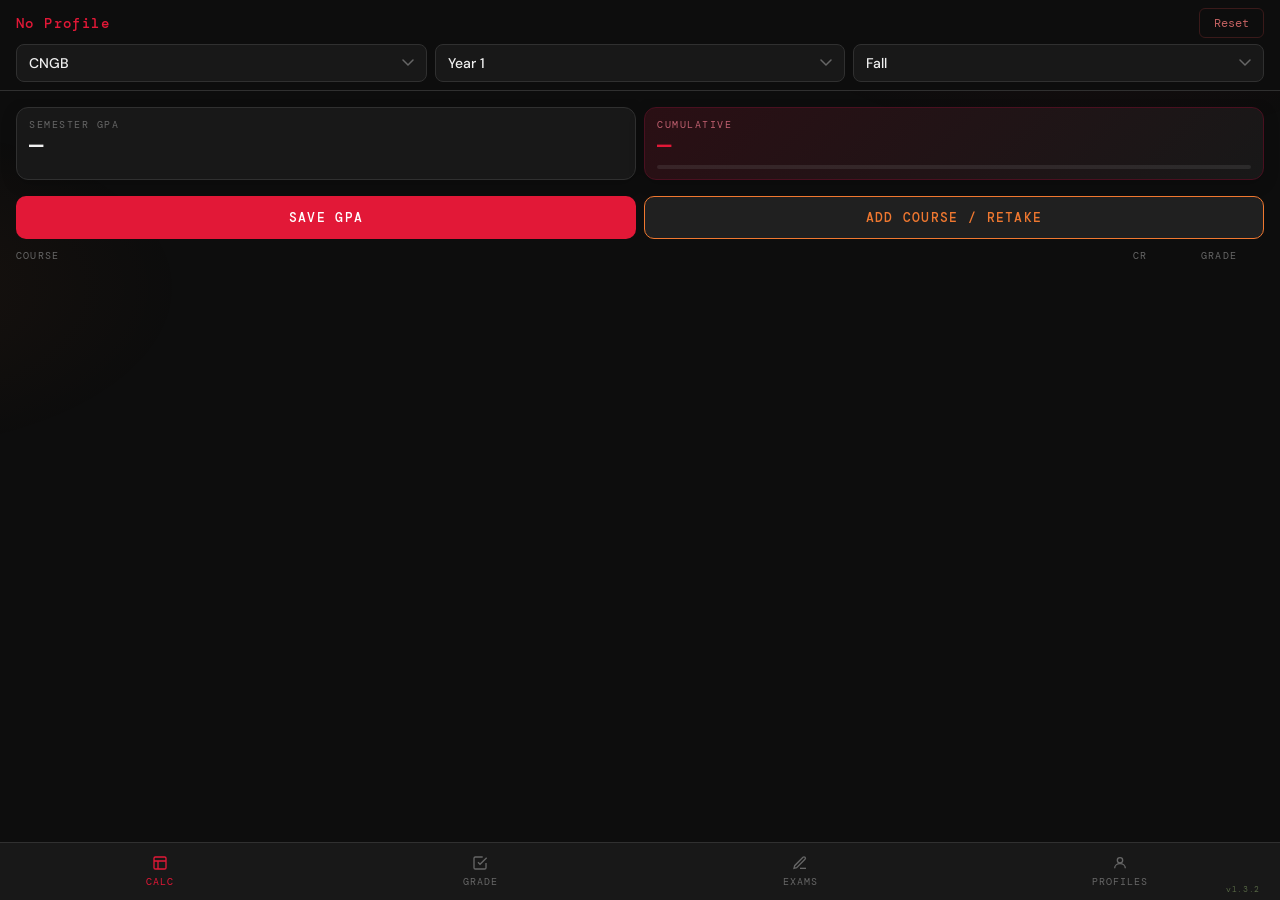
==== commit 3a14a427: "." ====
--- a/index.html
+++ b/index.html
@@ -120,6 +120,7 @@
         body.light .ei-preview-error { color: #a00; }
         body.light .ei-preview-summary { border-top-color: #ddd; }
 
+<<<<<<< HEAD
         /* Start year (academic labels) */
         .start-year-row { display: none; align-items: center; gap: 8px; margin-bottom: 10px; font-size: 12px; color: var(--muted); flex-wrap: wrap; }
         .start-year-row.visible { display: flex; }
@@ -127,6 +128,8 @@
         .start-year-row input { width: 96px; background: var(--surface2, rgba(255,255,255,0.05)); color: var(--text); border: 1px solid var(--border); border-radius: 8px; padding: 8px 10px; font-family: 'DM Mono', monospace; font-size: 13px; }
         .start-year-hint { font-size: 11px; opacity: 0.75; }
 
+=======
+>>>>>>> 7a9e9ed77c984f1d9e044c5cb07a69927b807f2d
         /* Exams tab */
         .ex-header { padding: 20px 16px 4px; }
         .ex-title { font-size: 18px; font-weight: 600; color: var(--text); }
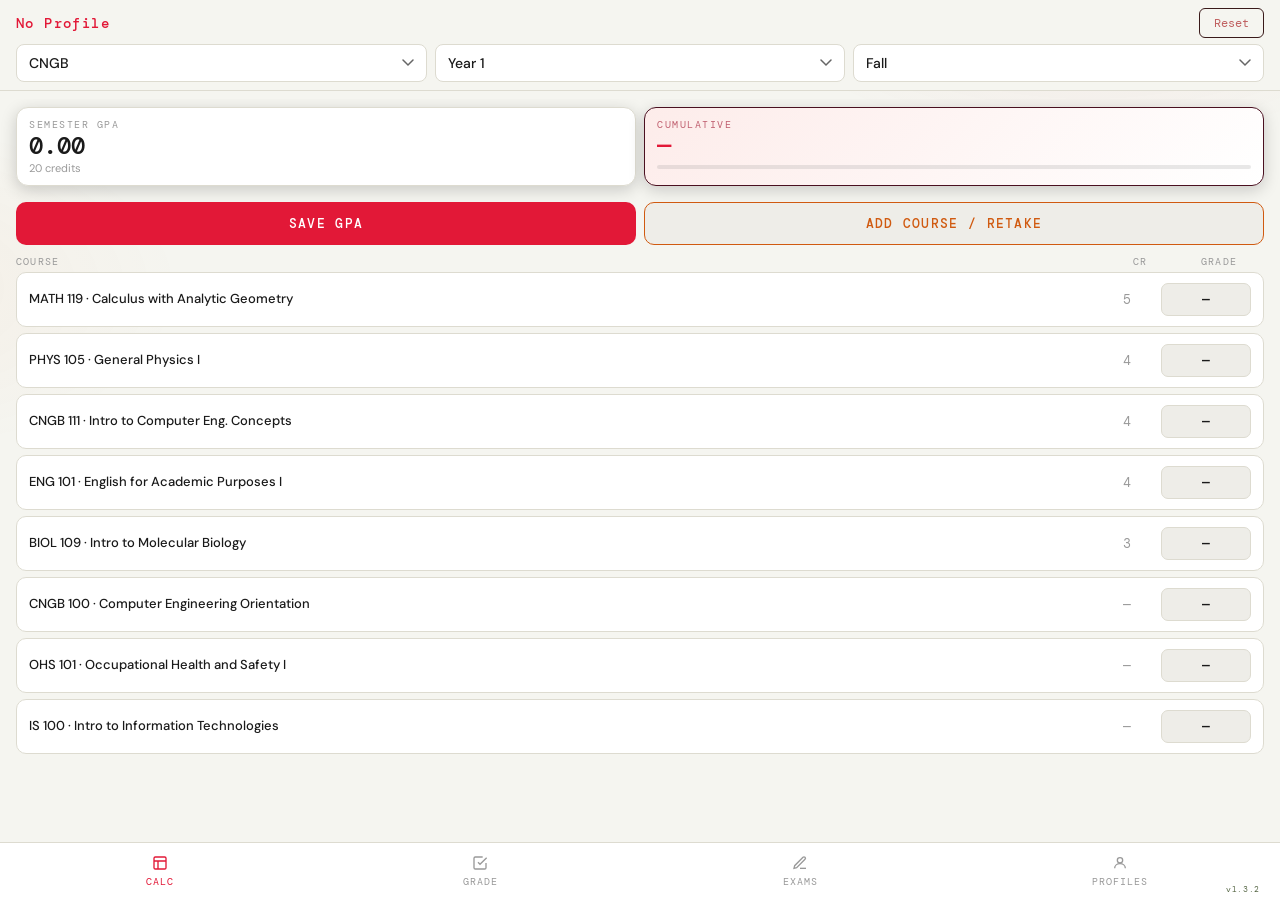
==== commit 4c0b1e81: "." ====
--- a/index.html
+++ b/index.html
@@ -120,7 +120,6 @@
         body.light .ei-preview-error { color: #a00; }
         body.light .ei-preview-summary { border-top-color: #ddd; }
 
-<<<<<<< HEAD
         /* Start year (academic labels) */
         .start-year-row { display: none; align-items: center; gap: 8px; margin-bottom: 10px; font-size: 12px; color: var(--muted); flex-wrap: wrap; }
         .start-year-row.visible { display: flex; }
@@ -128,8 +127,6 @@
         .start-year-row input { width: 96px; background: var(--surface2, rgba(255,255,255,0.05)); color: var(--text); border: 1px solid var(--border); border-radius: 8px; padding: 8px 10px; font-family: 'DM Mono', monospace; font-size: 13px; }
         .start-year-hint { font-size: 11px; opacity: 0.75; }
 
-=======
->>>>>>> 7a9e9ed77c984f1d9e044c5cb07a69927b807f2d
         /* Exams tab */
         .ex-header { padding: 20px 16px 4px; }
         .ex-title { font-size: 18px; font-weight: 600; color: var(--text); }
